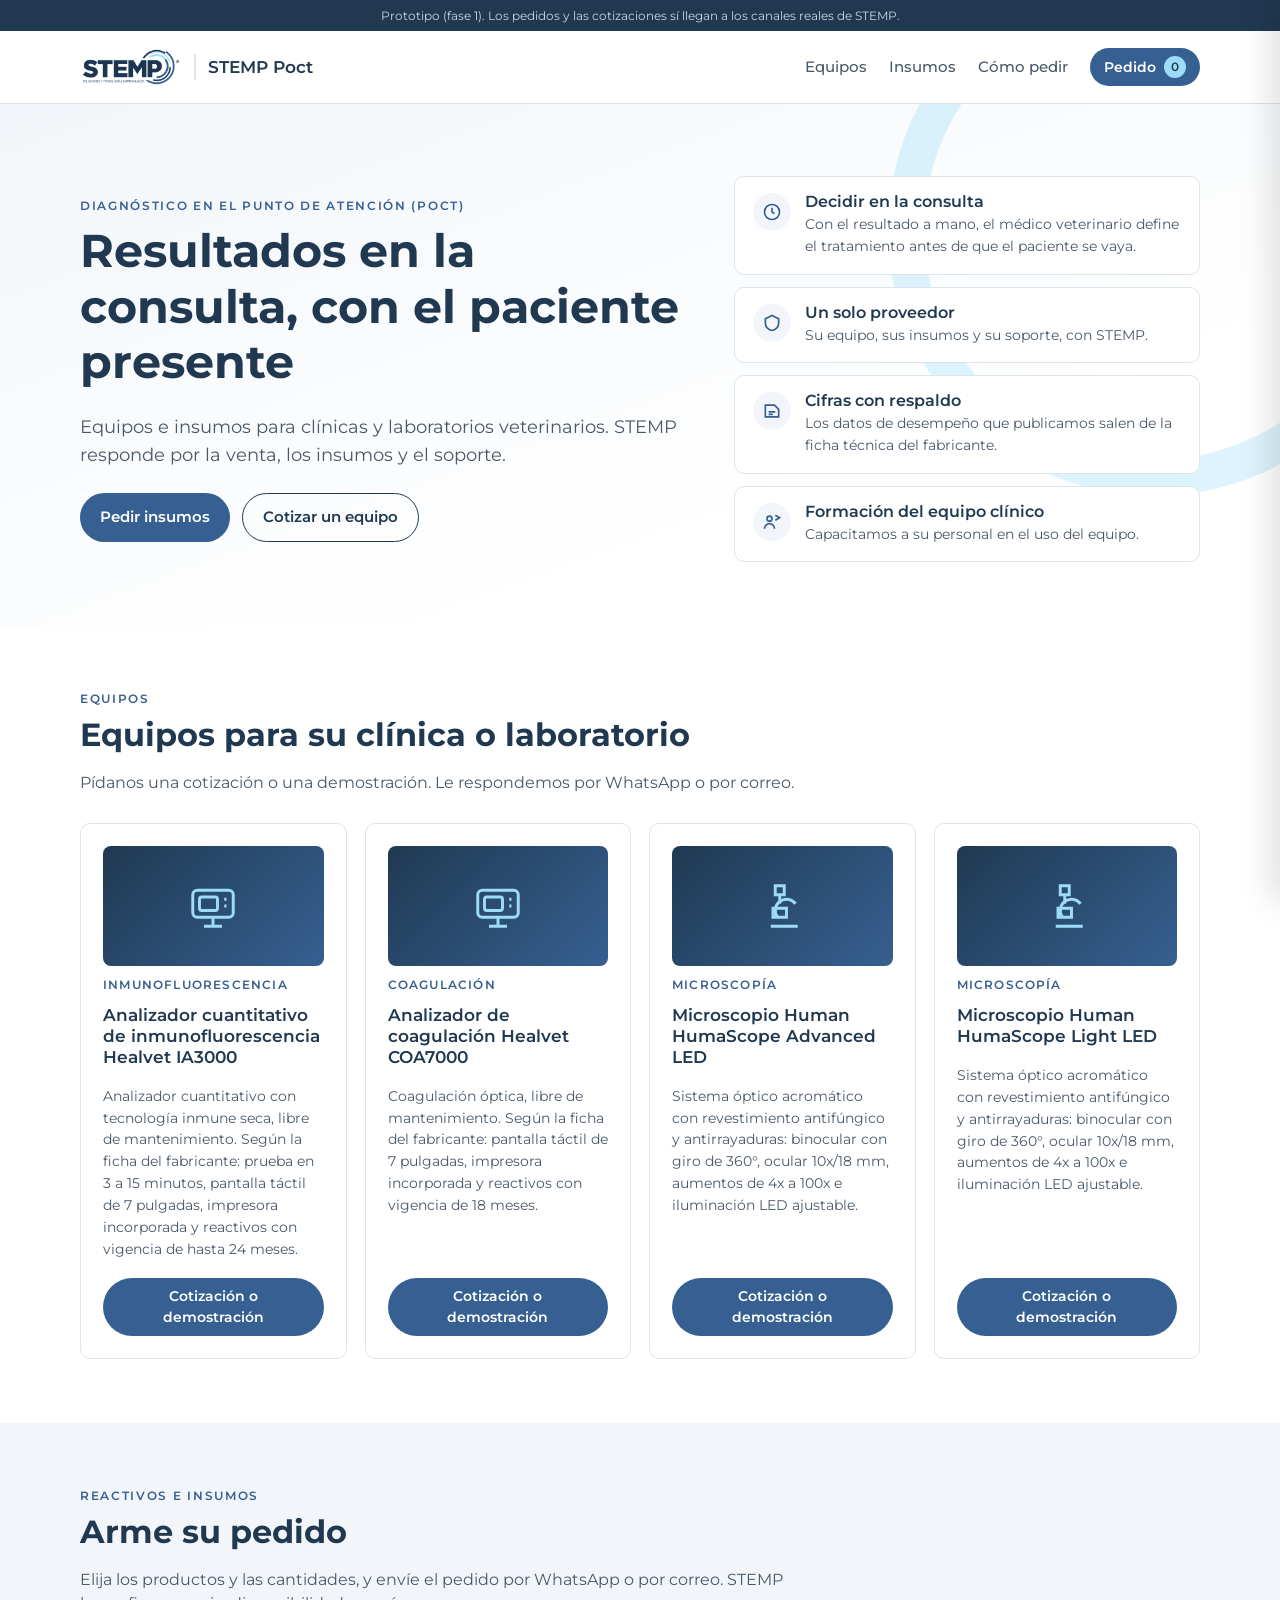
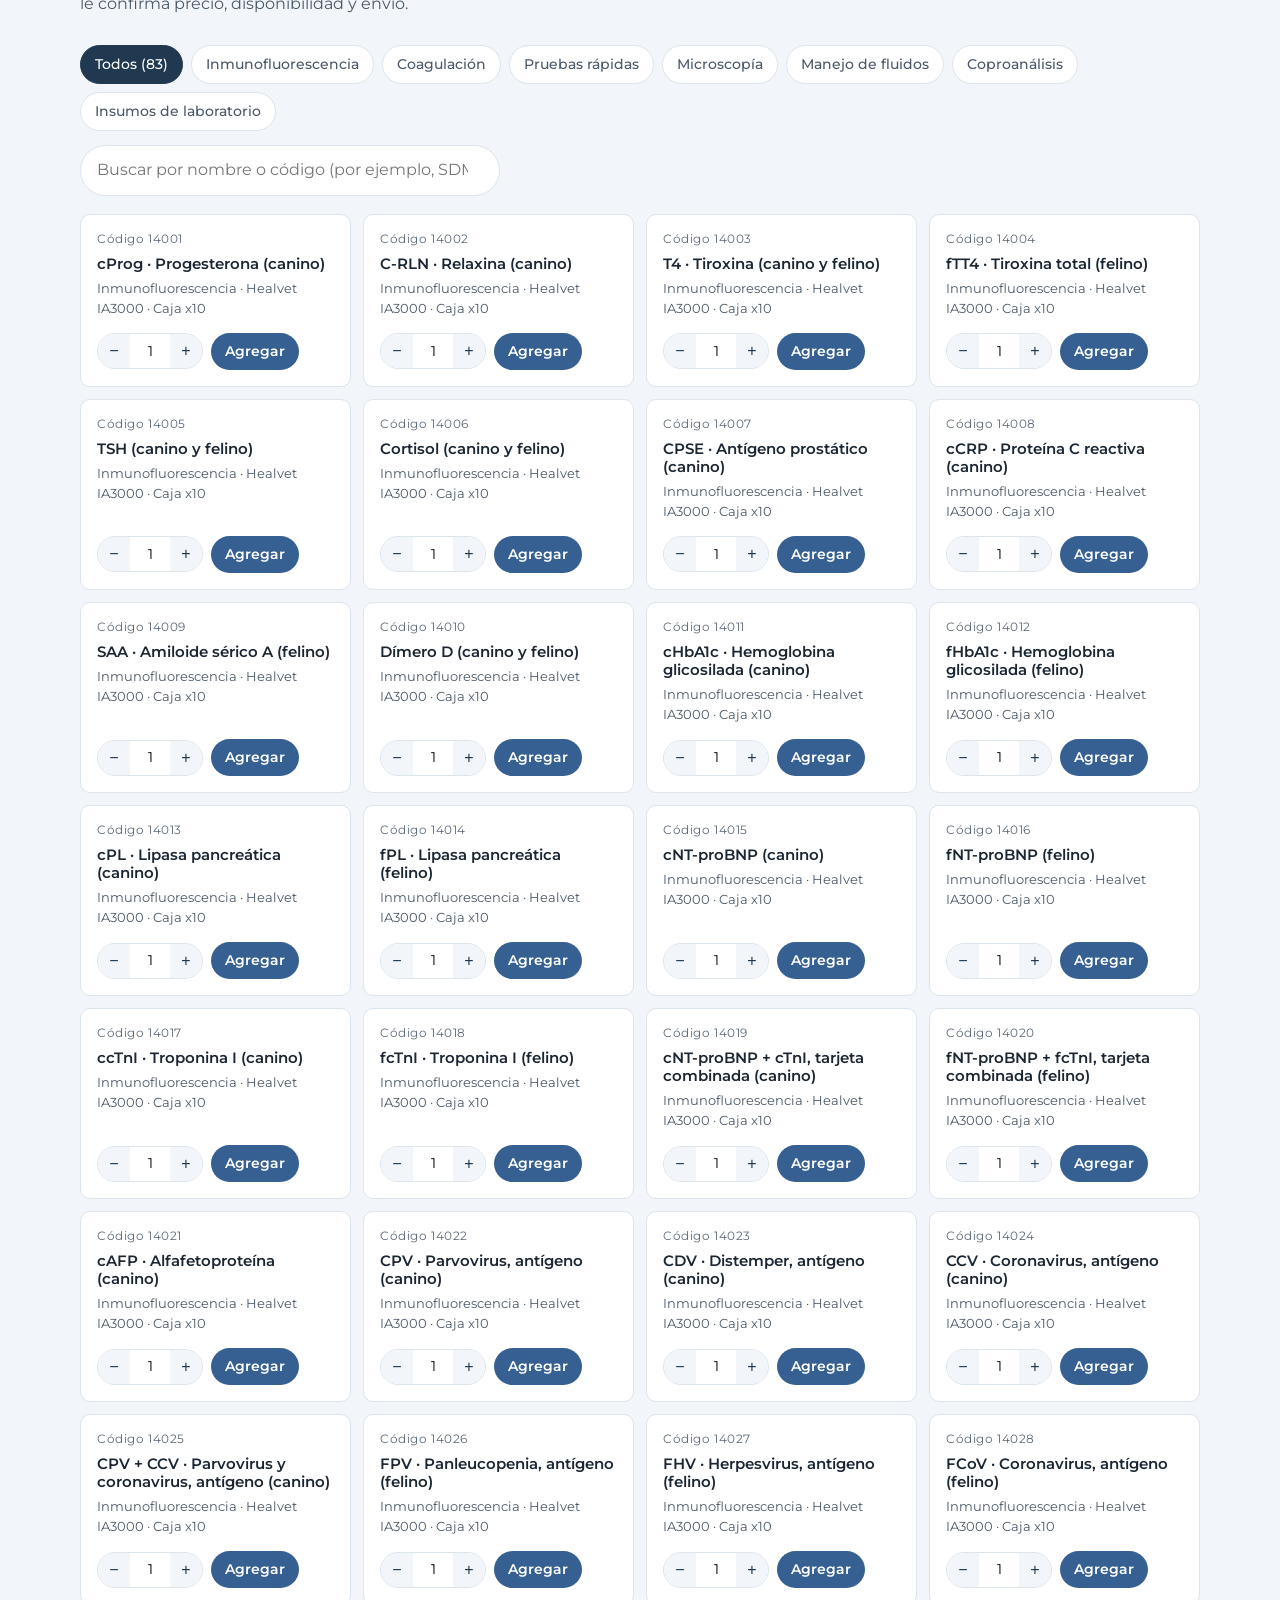
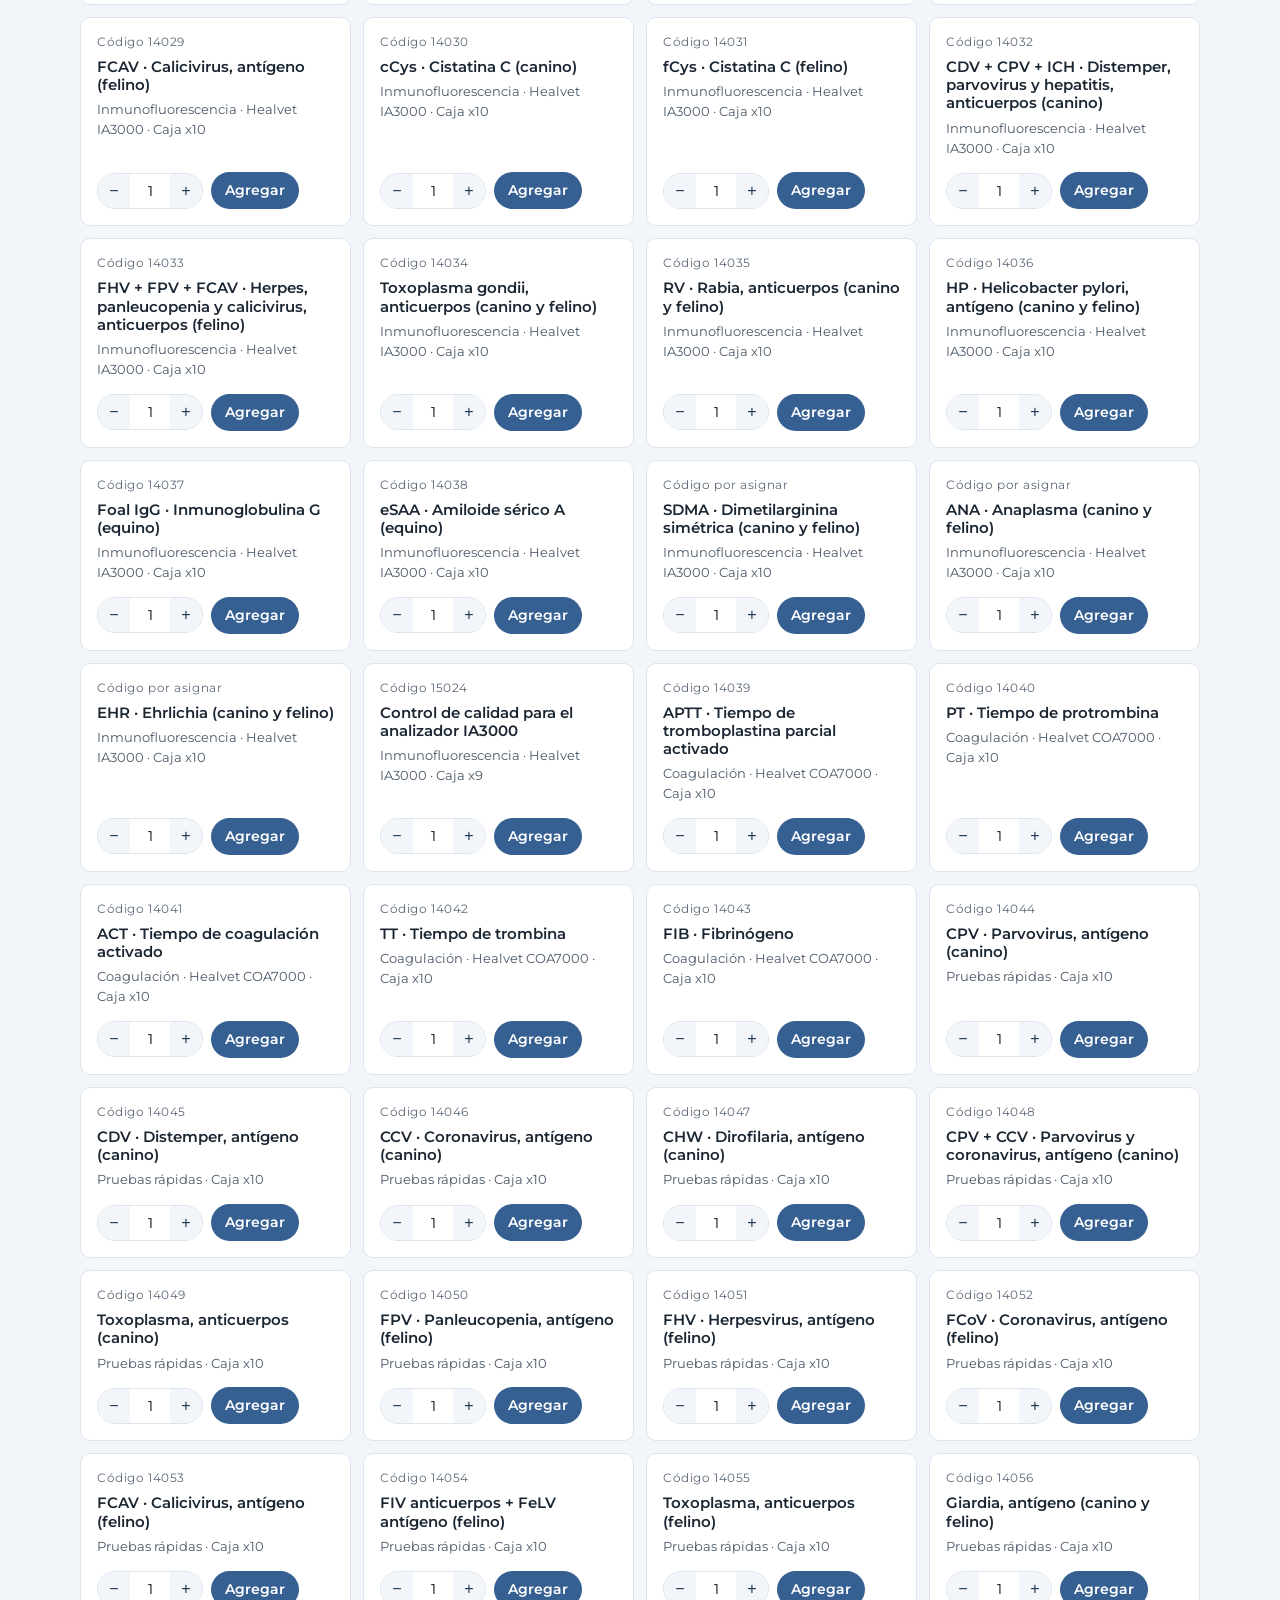
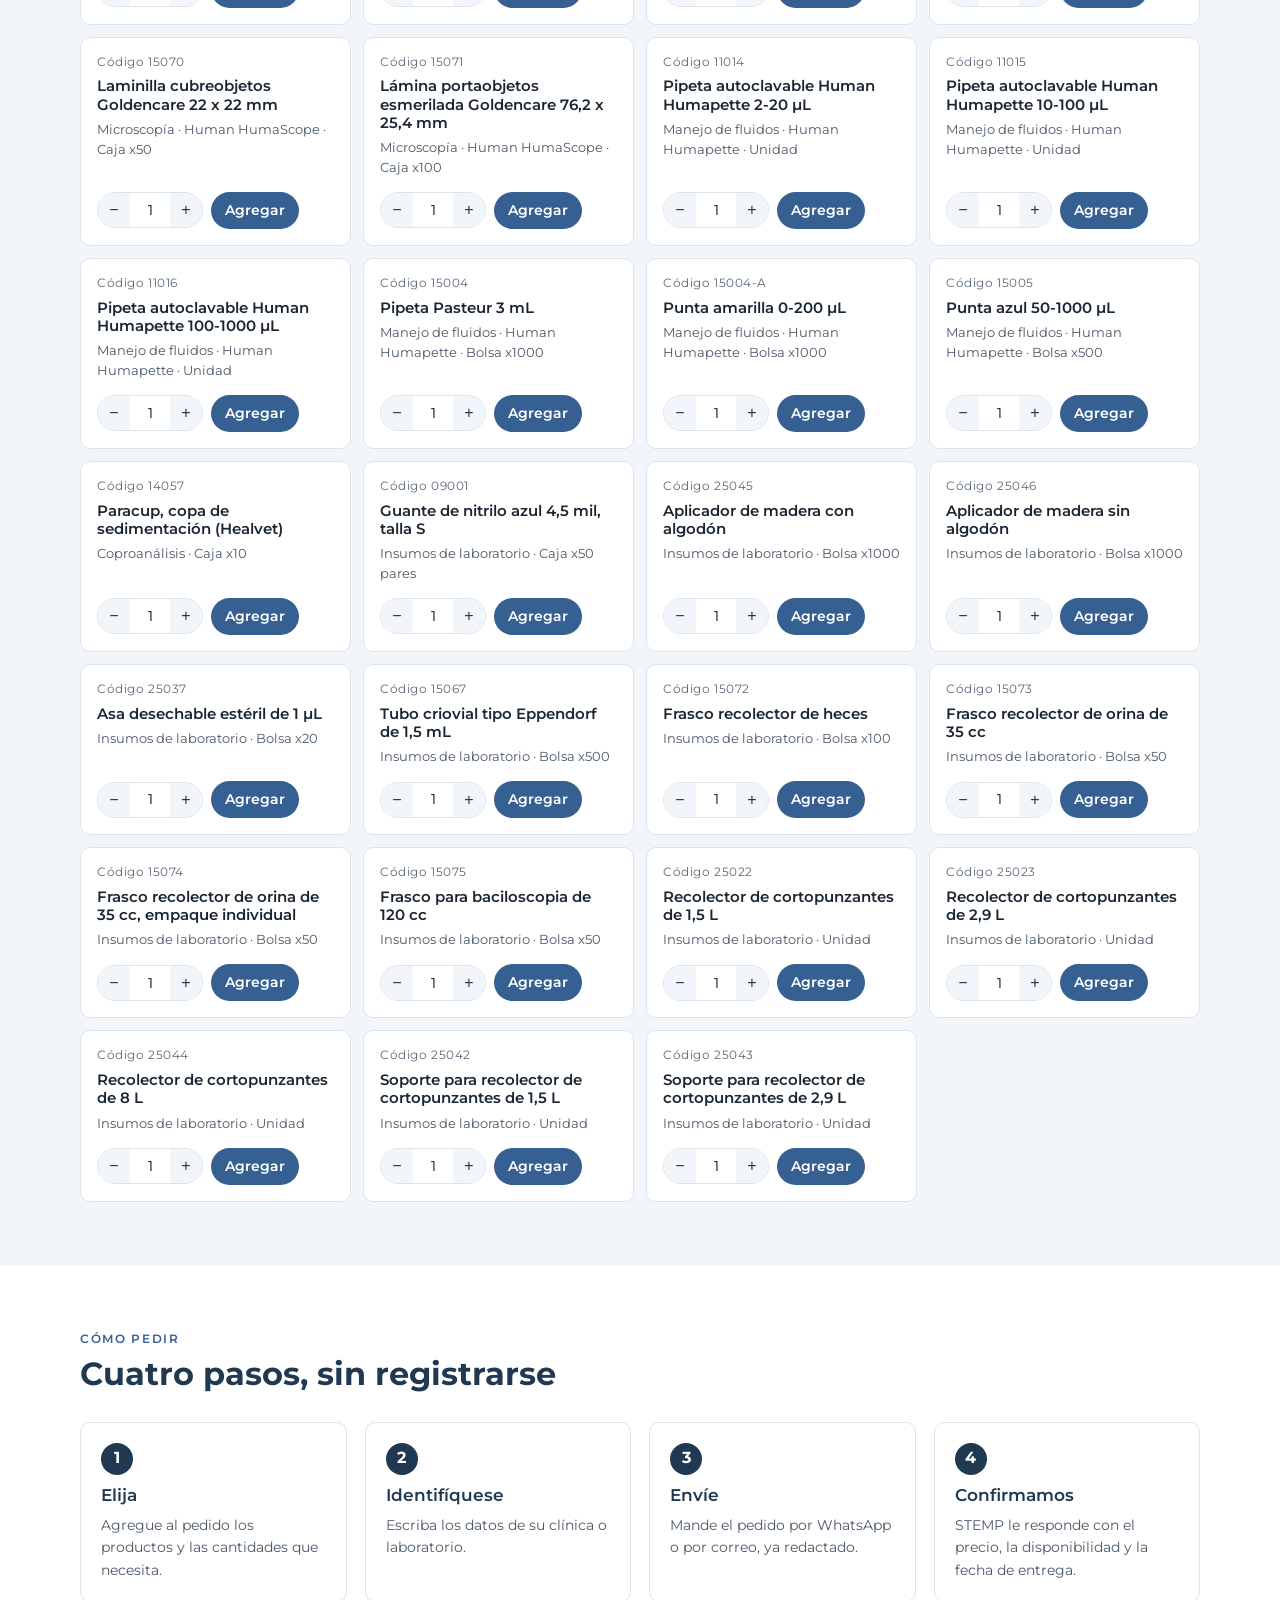
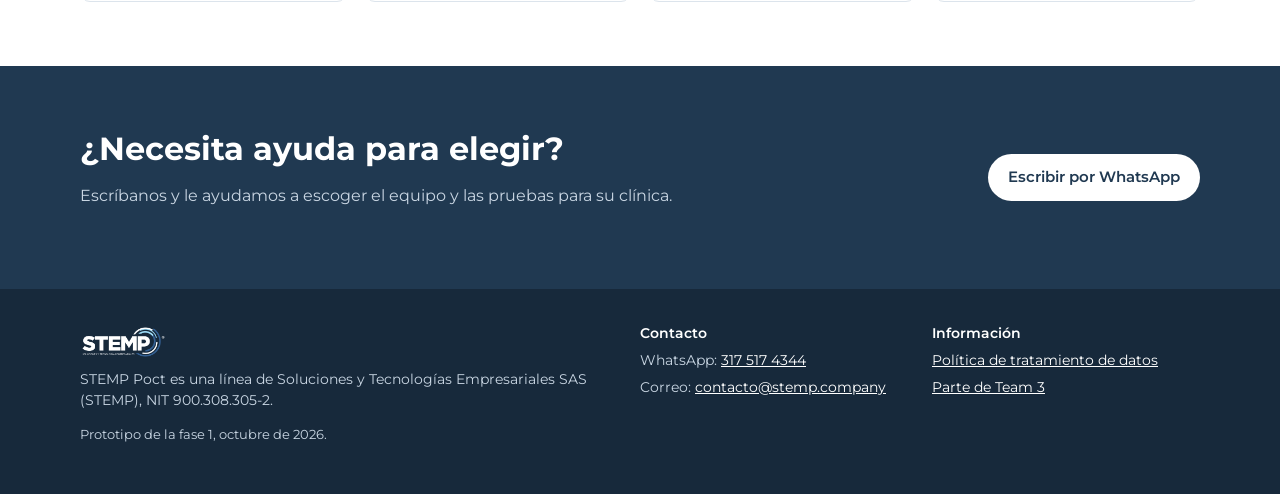
==== index.html @ 50eda08c "Prototipo de la fase 1 (proyecto T3) Co-Authored-By: Claude Opus 5.5 <noreply@anthropic.com>" ====
<!doctype html>
<html lang="es-CO">
<head>
  <meta charset="utf-8">
  <meta name="viewport" content="width=device-width, initial-scale=1">
  <title>STEMP Poct · Equipos e insumos POCT veterinarios</title>
  <meta name="description" content="Equipos de diagnóstico en el punto de atención (POCT) e insumos para clínicas y laboratorios veterinarios en Colombia.">
  <meta name="robots" content="noindex">
  <link rel="icon" href="assets/icono.png">
  <link rel="preconnect" href="https://fonts.googleapis.com">
  <link rel="preconnect" href="https://fonts.gstatic.com" crossorigin>
  <link href="https://fonts.googleapis.com/css2?family=Montserrat:wght@400;500;600;700&display=swap" rel="stylesheet">
  <link rel="stylesheet" href="assets/style.css">
</head>
<body>
  <div class="aviso-prototipo">Prototipo (fase 1). Los pedidos y las cotizaciones sí llegan a los canales reales de STEMP.</div>

  <header class="encabezado">
    <div class="contenedor">
      <a class="marca" href="#inicio" aria-label="Inicio">
        <img src="assets/logo.png" alt="STEMP">
        <span data-sitio="nombre">STEMP Poct</span>
      </a>
      <nav class="nav">
        <a class="ocultable" href="#equipos">Equipos</a>
        <a class="ocultable" href="#insumos">Insumos</a>
        <a class="ocultable" href="#como-pedir">Cómo pedir</a>
        <button class="boton boton-primario boton-pequeno boton-carrito" type="button" data-abrir-pedido>
          Pedido <span class="contador" id="contador">0</span>
        </button>
      </nav>
    </div>
  </header>

  <main id="inicio">
    <section class="portada">
      <div class="contenedor">
        <div>
          <div class="etiqueta">Diagnóstico en el punto de atención (POCT)</div>
          <h1>Resultados en la consulta, con el paciente presente</h1>
          <p class="lead">Equipos e insumos para clínicas y laboratorios veterinarios. STEMP responde por la venta, los insumos y el soporte.</p>
          <div class="acciones">
            <a class="boton boton-primario" href="#insumos">Pedir insumos</a>
            <a class="boton boton-secundario" href="#equipos">Cotizar un equipo</a>
          </div>
        </div>
        <div class="pilares">
          <div class="pilar">
            <div class="icono"><svg width="20" height="20" viewBox="0 0 24 24" fill="none" stroke="currentColor" stroke-width="2"><circle cx="12" cy="12" r="9"/><path d="M12 7v5l3 2"/></svg></div>
            <div><h3>Decidir en la consulta</h3><p>Con el resultado a mano, el médico veterinario define el tratamiento antes de que el paciente se vaya.</p></div>
          </div>
          <div class="pilar">
            <div class="icono"><svg width="20" height="20" viewBox="0 0 24 24" fill="none" stroke="currentColor" stroke-width="2"><path d="M12 3l8 4v5c0 5-3.5 8-8 9-4.5-1-8-4-8-9V7z"/></svg></div>
            <div><h3>Un solo proveedor</h3><p>Su equipo, sus insumos y su soporte, con STEMP.</p></div>
          </div>
          <div class="pilar">
            <div class="icono"><svg width="20" height="20" viewBox="0 0 24 24" fill="none" stroke="currentColor" stroke-width="2"><path d="M4 19V5h11l5 5v9z"/><path d="M8 13h8M8 16h5"/></svg></div>
            <div><h3>Cifras con respaldo</h3><p>Los datos de desempeño que publicamos salen de la ficha técnica del fabricante.</p></div>
          </div>
          <div class="pilar">
            <div class="icono"><svg width="20" height="20" viewBox="0 0 24 24" fill="none" stroke="currentColor" stroke-width="2"><circle cx="9" cy="8" r="3"/><path d="M3 20c0-3.3 2.7-6 6-6s6 2.7 6 6"/><path d="M16 4l5 3-5 3"/></svg></div>
            <div><h3>Formación del equipo clínico</h3><p>Capacitamos a su personal en el uso del equipo.</p></div>
          </div>
        </div>
      </div>
    </section>

    <section id="equipos">
      <div class="contenedor">
        <div class="encabezado-seccion">
          <div class="etiqueta">Equipos</div>
          <h2>Equipos para su clínica o laboratorio</h2>
          <p>Pídanos una cotización o una demostración. Le respondemos por WhatsApp o por correo.</p>
        </div>
        <div class="equipos" id="lista-equipos"></div>
      </div>
    </section>

    <section id="insumos" class="seccion-gris">
      <div class="contenedor">
        <div class="encabezado-seccion">
          <div class="etiqueta">Reactivos e insumos</div>
          <h2>Arme su pedido</h2>
          <p>Elija los productos y las cantidades, y envíe el pedido por WhatsApp o por correo. STEMP le confirma precio, disponibilidad y envío.</p>
        </div>
        <div class="filtros" id="filtros" role="group" aria-label="Filtrar por línea"></div>
        <input class="buscador" id="buscador" type="search" placeholder="Buscar por nombre o código (por ejemplo, SDMA, T4, 14022)" aria-label="Buscar producto">
        <div class="detalle-linea" id="detalle-linea" hidden></div>
        <div class="lista" id="lista-insumos"></div>
      </div>
    </section>

    <section id="como-pedir">
      <div class="contenedor">
        <div class="encabezado-seccion">
          <div class="etiqueta">Cómo pedir</div>
          <h2>Cuatro pasos, sin registrarse</h2>
        </div>
        <div class="pasos">
          <div class="paso"><h3>Elija</h3><p>Agregue al pedido los productos y las cantidades que necesita.</p></div>
          <div class="paso"><h3>Identifíquese</h3><p>Escriba los datos de su clínica o laboratorio.</p></div>
          <div class="paso"><h3>Envíe</h3><p>Mande el pedido por WhatsApp o por correo, ya redactado.</p></div>
          <div class="paso"><h3>Confirmamos</h3><p>STEMP le responde con el precio, la disponibilidad y la fecha de entrega.</p></div>
        </div>
      </div>
    </section>

    <section class="banda">
      <div class="contenedor">
        <div>
          <h2>¿Necesita ayuda para elegir?</h2>
          <p>Escríbanos y le ayudamos a escoger el equipo y las pruebas para su clínica.</p>
        </div>
        <a class="boton boton-claro" id="whatsapp-asesoria" href="#" target="_blank" rel="noopener">Escribir por WhatsApp</a>
      </div>
    </section>
  </main>

  <footer class="pie">
    <div class="contenedor">
      <div>
        <img src="assets/logo-negativo.png" alt="STEMP">
        <p><span data-sitio="nombre">STEMP Poct</span> es una línea de <span data-sitio="responsable">Soluciones y Tecnologías Empresariales SAS</span> (STEMP), NIT <span data-sitio="nit">900.308.305-2</span>.</p>
        <p class="nota" style="color:inherit">Prototipo de la fase 1, octubre de 2026.</p>
      </div>
      <div>
        <h3>Contacto</h3>
        <ul>
          <li>WhatsApp: <a id="pie-whatsapp" href="#" target="_blank" rel="noopener">317 517 4344</a></li>
          <li>Correo: <a id="pie-correo" href="mailto:contacto@stemp.company">contacto@stemp.company</a></li>
        </ul>
      </div>
      <div>
        <h3>Información</h3>
        <ul>
          <li><a href="politica-datos.html">Política de tratamiento de datos</a></li>
          <li><a id="pie-grupo" href="#"><span data-sitio="respaldo">Parte de Team 3</span></a></li>
        </ul>
      </div>
    </div>
  </footer>

  <!-- Panel del pedido -->
  <div class="velo" id="velo"></div>
  <aside class="panel" id="panel-pedido" aria-label="Pedido" aria-hidden="true">
    <div class="panel-cabeza">
      <h2>Su pedido</h2>
      <button class="cerrar" type="button" data-cerrar aria-label="Cerrar">×</button>
    </div>
    <div class="panel-cuerpo">
      <div id="lineas-pedido"></div>
      <form id="form-pedido" novalidate>
        <h3 style="margin-top:18px">Datos de su clínica o laboratorio</h3>
        <div class="campo"><label for="p-clinica">Clínica o laboratorio *</label><input id="p-clinica" name="clinica" required autocomplete="organization"></div>
        <div class="dos">
          <div class="campo"><label for="p-nit">NIT</label><input id="p-nit" name="nit" inputmode="numeric"></div>
          <div class="campo"><label for="p-ciudad">Ciudad *</label><select id="p-ciudad" name="ciudad" required></select></div>
        </div>
        <div class="campo"><label for="p-contacto">Persona de contacto *</label><input id="p-contacto" name="contacto" required autocomplete="name"></div>
        <div class="dos">
          <div class="campo"><label for="p-telefono">Teléfono *</label><input id="p-telefono" name="telefono" required inputmode="tel" autocomplete="tel"></div>
          <div class="campo"><label for="p-correo">Correo</label><input id="p-correo" name="correo" type="email" autocomplete="email"></div>
        </div>
        <div class="campo"><label for="p-notas">Notas para STEMP</label><textarea id="p-notas" name="notas" rows="2" placeholder="Dirección de entrega, horario, factura a nombre de…"></textarea></div>
        <label class="autorizacion"><input type="checkbox" name="autoriza" required> <span>Autorizo a STEMP a tratar mis datos para atender este pedido, según la <a href="politica-datos.html" target="_blank">política de tratamiento de datos</a>.</span></label>
        <div class="error" id="error-pedido" role="alert"></div>
      </form>
    </div>
    <div class="panel-pie">
      <button class="boton boton-whatsapp" type="button" data-enviar="whatsapp">Enviar pedido por WhatsApp</button>
      <button class="boton boton-secundario" type="button" data-enviar="correo">Enviar por correo</button>
      <p class="nota">Este sitio no guarda sus datos: el pedido sale redactado en su WhatsApp o en su correo, y usted decide si lo envía.</p>
    </div>
  </aside>

  <!-- Ventana de cotización o demostración -->
  <div class="ventana" id="ventana-cotizacion" aria-hidden="true">
    <div class="caja" role="dialog" aria-labelledby="titulo-cotizacion">
      <div class="panel-cabeza" style="padding:0 0 12px;border:0">
        <h2 id="titulo-cotizacion" style="font-size:1.25rem;margin:0">Cotización o demostración</h2>
        <button class="cerrar" type="button" data-cerrar aria-label="Cerrar">×</button>
      </div>
      <form id="form-cotizacion" novalidate>
        <div class="campo"><label for="c-equipo">Equipo *</label><select id="c-equipo" name="equipo" required></select></div>
        <div class="campo"><label for="c-interes">Me interesa *</label>
          <select id="c-interes" name="interes" required>
            <option>Una cotización</option>
            <option>Una demostración</option>
            <option>Cotización y demostración</option>
          </select>
        </div>
        <div class="campo"><label for="c-clinica">Clínica o laboratorio *</label><input id="c-clinica" name="clinica" required autocomplete="organization"></div>
        <div class="dos">
          <div class="campo"><label for="c-contacto">Persona de contacto *</label><input id="c-contacto" name="contacto" required autocomplete="name"></div>
          <div class="campo"><label for="c-ciudad">Ciudad *</label><select id="c-ciudad" name="ciudad" required></select></div>
        </div>
        <div class="dos">
          <div class="campo"><label for="c-telefono">Teléfono *</label><input id="c-telefono" name="telefono" required inputmode="tel" autocomplete="tel"></div>
          <div class="campo"><label for="c-correo">Correo</label><input id="c-correo" name="correo" type="email" autocomplete="email"></div>
        </div>
        <div class="campo"><label for="c-mensaje">¿Qué pruebas hace hoy o cuántos pacientes atiende al mes?</label><textarea id="c-mensaje" name="mensaje" rows="2"></textarea></div>
        <label class="autorizacion"><input type="checkbox" name="autoriza" required> <span>Autorizo a STEMP a tratar mis datos para atender esta solicitud, según la <a href="politica-datos.html" target="_blank">política de tratamiento de datos</a>.</span></label>
        <div class="error" id="error-cotizacion" role="alert"></div>
        <div class="acciones" style="margin-top:8px">
          <button class="boton boton-whatsapp" type="button" data-cotizar="whatsapp">Enviar por WhatsApp</button>
          <button class="boton boton-secundario" type="button" data-cotizar="correo">Enviar por correo</button>
        </div>
      </form>
    </div>
  </div>

  <div class="aviso-flotante" id="aviso" role="status"></div>

  <script src="assets/config.js"></script>
  <script src="assets/productos.js"></script>
  <script src="assets/app.js"></script>
</body>
</html>
---- assets/style.css ----
/* STEMP Poct · colores del Brand Kit v0.1 de STEMP (la línea hereda la identidad sin cambios) */
:root {
  --azul-profundo: #203951;
  --azul-stemp: #366092;
  --azul-claro: #9DDCF9;
  --blanco: #FFFFFF;
  --tinta: #1B2633;
  --tinta-suave: #4A5868;
  --tinta-tenue: #5C6979;
  --superficie: #F2F6FA;
  --borde: #DCE4EC;
  --oscuro-superficie: #2A4763;
  --oscuro-texto-suave: #C9D6E3;
  --whatsapp: #1A7F4B;
  --radio: 10px;
  --ancho: 1160px;
}

* { box-sizing: border-box; }
html { scroll-behavior: smooth; }
body {
  margin: 0;
  font-family: "Montserrat", "Century Gothic", system-ui, sans-serif;
  color: var(--tinta);
  background: var(--blanco);
  line-height: 1.55;
  font-size: 16px;
}
img { max-width: 100%; display: block; }
a { color: var(--azul-stemp); }
h1, h2, h3 { color: var(--azul-profundo); line-height: 1.2; margin: 0 0 .5em; }
h1 { font-size: clamp(1.9rem, 4vw, 2.9rem); font-weight: 700; }
h2 { font-size: clamp(1.5rem, 3vw, 2rem); font-weight: 700; }
h3 { font-size: 1.08rem; font-weight: 600; }
p { margin: 0 0 1em; }
.contenedor { max-width: var(--ancho); margin: 0 auto; padding: 0 20px; }
.etiqueta { text-transform: uppercase; letter-spacing: .14em; font-size: .75rem; font-weight: 600; color: var(--azul-stemp); margin-bottom: .6em; }

.aviso-prototipo { background: var(--azul-profundo); color: var(--oscuro-texto-suave); font-size: .78rem; text-align: center; padding: 6px 12px; }

/* Encabezado */
.encabezado { position: sticky; top: 0; z-index: 20; background: rgba(255,255,255,.96); backdrop-filter: blur(6px); border-bottom: 1px solid var(--borde); }
.encabezado .contenedor { display: flex; align-items: center; gap: 20px; min-height: 72px; }
.marca { display: flex; align-items: center; gap: 12px; text-decoration: none; }
.marca img { height: 40px; width: auto; }
.marca span { font-weight: 600; font-size: 1.05rem; color: var(--azul-profundo); border-left: 2px solid var(--borde); padding-left: 12px; }
.nav { margin-left: auto; display: flex; gap: 22px; align-items: center; }
.nav a { text-decoration: none; color: var(--tinta-suave); font-weight: 500; font-size: .93rem; }
.nav a:hover { color: var(--azul-profundo); }
.nav a.boton-primario, .nav a.boton-primario:hover { color: #fff; }
.boton-carrito { position: relative; }

/* Botones */
.boton { display: inline-flex; align-items: center; justify-content: center; gap: 8px; border: 0; cursor: pointer; font: inherit; font-weight: 600; font-size: .93rem; padding: 12px 20px; border-radius: 999px; text-decoration: none; transition: transform .12s, background .12s; }
.boton:active { transform: translateY(1px); }
.boton-primario { background: var(--azul-stemp); color: #fff; }
.boton-primario:hover { background: var(--azul-profundo); }
.boton-secundario { background: transparent; color: var(--azul-profundo); border: 1.5px solid var(--azul-profundo); }
.boton-secundario:hover { background: var(--superficie); }
.boton-whatsapp { background: var(--whatsapp); color: #fff; }
.boton-whatsapp:hover { background: #136b3e; }
.boton-claro { background: #fff; color: var(--azul-profundo); }
.boton-pequeno { padding: 8px 14px; font-size: .85rem; }
.contador { background: var(--azul-claro); color: var(--azul-profundo); border-radius: 999px; min-width: 22px; height: 22px; font-size: .75rem; display: inline-flex; align-items: center; justify-content: center; padding: 0 6px; }

/* Portada */
.portada { background: linear-gradient(160deg, var(--superficie) 0%, #fff 70%); padding: 72px 0 64px; position: relative; overflow: hidden; }
.portada::after { content: ""; position: absolute; right: -140px; top: -140px; width: 460px; height: 460px; border-radius: 50%; border: 36px solid var(--azul-claro); opacity: .35; }
.portada .contenedor { position: relative; z-index: 1; display: grid; grid-template-columns: 1.3fr 1fr; gap: 48px; align-items: center; }
.portada p.lead { font-size: 1.12rem; color: var(--tinta-suave); max-width: 36em; }
.acciones { display: flex; gap: 12px; flex-wrap: wrap; margin-top: 24px; }
.pilares { display: grid; gap: 12px; }
.pilar { background: #fff; border: 1px solid var(--borde); border-radius: var(--radio); padding: 16px 18px; display: flex; gap: 14px; align-items: flex-start; }
.pilar .icono { flex: none; width: 38px; height: 38px; border-radius: 50%; background: var(--superficie); color: var(--azul-stemp); display: grid; place-items: center; }
.pilar h3 { margin: 0 0 2px; font-size: .98rem; }
.pilar p { margin: 0; font-size: .88rem; color: var(--tinta-suave); }

/* Secciones */
section { padding: 64px 0; }
.seccion-gris { background: var(--superficie); }
.encabezado-seccion { max-width: 720px; margin-bottom: 28px; }
.encabezado-seccion p { color: var(--tinta-suave); }

/* Equipos */
.equipos { display: grid; grid-template-columns: repeat(auto-fit, minmax(250px, 1fr)); gap: 18px; }
.tarjeta { background: #fff; border: 1px solid var(--borde); border-radius: var(--radio); padding: 22px; display: flex; flex-direction: column; gap: 10px; }
.tarjeta .linea { font-size: .75rem; text-transform: uppercase; letter-spacing: .1em; color: var(--azul-stemp); font-weight: 600; }
.tarjeta p { font-size: .88rem; color: var(--tinta-suave); margin: 0; flex: 1; }
.tarjeta .acciones { margin-top: 8px; }
.ilustracion { height: 120px; border-radius: 8px; background: linear-gradient(135deg, var(--azul-profundo), var(--azul-stemp)); display: grid; place-items: center; color: var(--azul-claro); }

/* Catálogo */
.filtros { display: flex; flex-wrap: wrap; gap: 8px; margin-bottom: 14px; }
.filtro { border: 1px solid var(--borde); background: #fff; color: var(--tinta-suave); padding: 8px 14px; border-radius: 999px; cursor: pointer; font: inherit; font-size: .85rem; font-weight: 500; }
.filtro[aria-pressed="true"] { background: var(--azul-profundo); color: #fff; border-color: var(--azul-profundo); }
.buscador { width: 100%; max-width: 420px; padding: 12px 16px; border: 1px solid var(--borde); border-radius: 999px; font: inherit; margin-bottom: 18px; }
.detalle-linea { background: #fff; border-left: 4px solid var(--azul-claro); padding: 12px 16px; border-radius: 6px; font-size: .9rem; color: var(--tinta-suave); margin-bottom: 18px; }
.lista { display: grid; grid-template-columns: repeat(auto-fill, minmax(260px, 1fr)); gap: 12px; }
.producto { background: #fff; border: 1px solid var(--borde); border-radius: var(--radio); padding: 16px; display: flex; flex-direction: column; gap: 6px; }
.producto .codigo { font-size: .72rem; color: var(--tinta-tenue); letter-spacing: .05em; }
.producto h3 { font-size: .95rem; margin: 0; color: var(--tinta); font-weight: 600; }
.producto .meta { font-size: .8rem; color: var(--tinta-suave); }
.producto .fila { display: flex; gap: 8px; align-items: center; margin-top: auto; padding-top: 8px; }
.cantidad { display: inline-flex; align-items: center; border: 1px solid var(--borde); border-radius: 999px; overflow: hidden; }
.cantidad button { border: 0; background: var(--superficie); width: 32px; height: 34px; cursor: pointer; font-size: 1rem; color: var(--azul-profundo); }
.cantidad input { width: 40px; border: 0; text-align: center; font: inherit; font-size: .9rem; -moz-appearance: textfield; }
.cantidad input::-webkit-inner-spin-button { -webkit-appearance: none; }
.vacio { color: var(--tinta-tenue); padding: 20px 0; }

/* Cómo funciona */
.pasos { display: grid; grid-template-columns: repeat(auto-fit, minmax(210px, 1fr)); gap: 18px; counter-reset: paso; }
.paso { padding: 20px; border-radius: var(--radio); background: #fff; border: 1px solid var(--borde); }
.paso::before { counter-increment: paso; content: counter(paso); display: inline-grid; place-items: center; width: 32px; height: 32px; border-radius: 50%; background: var(--azul-profundo); color: #fff; font-weight: 700; margin-bottom: 10px; }
.paso p { font-size: .9rem; color: var(--tinta-suave); margin: 0; }

/* Contacto y pie */
.banda { background: var(--azul-profundo); color: #fff; }
.banda h2 { color: #fff; }
.banda p { color: var(--oscuro-texto-suave); }
.banda .contenedor { display: flex; justify-content: space-between; align-items: center; gap: 24px; flex-wrap: wrap; }
.pie { background: #17293b; color: var(--oscuro-texto-suave); font-size: .85rem; padding: 36px 0; }
.pie .contenedor { display: grid; grid-template-columns: 2fr 1fr 1fr; gap: 24px; }
.pie a { color: #fff; }
.pie img { height: 34px; width: auto; margin-bottom: 10px; }
.pie h3 { color: #fff; font-size: .9rem; }
.pie ul { list-style: none; padding: 0; margin: 0; display: grid; gap: 6px; }

/* Panel del pedido */
.velo { position: fixed; inset: 0; background: rgba(16, 28, 42, .45); z-index: 40; opacity: 0; pointer-events: none; transition: opacity .2s; }
.velo.abierto { opacity: 1; pointer-events: auto; }
.panel { position: fixed; top: 0; right: 0; bottom: 0; width: min(460px, 100%); background: #fff; z-index: 50; transform: translateX(100%); transition: transform .25s ease; display: flex; flex-direction: column; box-shadow: -10px 0 30px rgba(0,0,0,.12); }
.panel.abierto { transform: none; }
.panel-cabeza { display: flex; justify-content: space-between; align-items: center; padding: 18px 20px; border-bottom: 1px solid var(--borde); }
.panel-cabeza h2 { font-size: 1.2rem; margin: 0; }
.cerrar { border: 0; background: var(--superficie); width: 36px; height: 36px; border-radius: 50%; cursor: pointer; font-size: 1.2rem; color: var(--azul-profundo); }
.panel-cuerpo { padding: 18px 20px; overflow-y: auto; flex: 1; }
.linea-pedido { display: grid; grid-template-columns: 1fr auto auto; gap: 10px; align-items: center; padding: 10px 0; border-bottom: 1px solid var(--borde); font-size: .88rem; }
.linea-pedido small { color: var(--tinta-tenue); display: block; }
.quitar { border: 0; background: none; color: var(--tinta-tenue); cursor: pointer; font-size: .8rem; text-decoration: underline; }
.panel-pie { padding: 16px 20px; border-top: 1px solid var(--borde); display: grid; gap: 10px; background: var(--superficie); }
.nota { font-size: .8rem; color: var(--tinta-tenue); }

/* Formularios */
form .campo { display: grid; gap: 4px; margin-bottom: 12px; }
form label { font-size: .82rem; font-weight: 600; color: var(--tinta-suave); }
form input, form select, form textarea { font: inherit; font-size: .93rem; padding: 10px 12px; border: 1px solid var(--borde); border-radius: 8px; background: #fff; color: var(--tinta); width: 100%; }
form input:focus, form select:focus, form textarea:focus, .buscador:focus { outline: 2px solid var(--azul-claro); border-color: var(--azul-stemp); }
.dos { display: grid; grid-template-columns: 1fr 1fr; gap: 10px; }
.autorizacion { display: flex; gap: 10px; align-items: flex-start; font-size: .82rem; color: var(--tinta-suave); margin: 6px 0 4px; }
.autorizacion input { width: auto; margin-top: 3px; }
.error { color: #B3261E; font-size: .82rem; min-height: 1.2em; }

/* Ventana de cotización */
.ventana { position: fixed; inset: 0; display: grid; place-items: center; z-index: 60; padding: 16px; pointer-events: none; opacity: 0; transition: opacity .2s; }
.ventana.abierta { opacity: 1; pointer-events: auto; }
.ventana .caja { background: #fff; border-radius: 14px; width: min(560px, 100%); max-height: calc(100vh - 32px); overflow-y: auto; padding: 24px; box-shadow: 0 20px 50px rgba(0,0,0,.2); }

.aviso-flotante { position: fixed; left: 50%; bottom: 24px; transform: translate(-50%, 20px); background: var(--azul-profundo); color: #fff; padding: 10px 18px; border-radius: 999px; font-size: .88rem; opacity: 0; transition: all .2s; z-index: 70; pointer-events: none; }
.aviso-flotante.visible { opacity: 1; transform: translate(-50%, 0); }

/* Página de texto (política) */
.documento { max-width: 780px; margin: 0 auto; padding: 48px 20px 64px; }
.documento h2 { font-size: 1.25rem; margin-top: 1.6em; }
.documento li { margin-bottom: .4em; }

@media (max-width: 860px) {
  .portada .contenedor { grid-template-columns: 1fr; }
  .pie .contenedor { grid-template-columns: 1fr; }
  .nav a.ocultable { display: none; }
}
@media (max-width: 520px) {
  .marca span { display: none; }
  .dos { grid-template-columns: 1fr; }
  section { padding: 48px 0; }
}

section[id] { scroll-margin-top: 80px; }
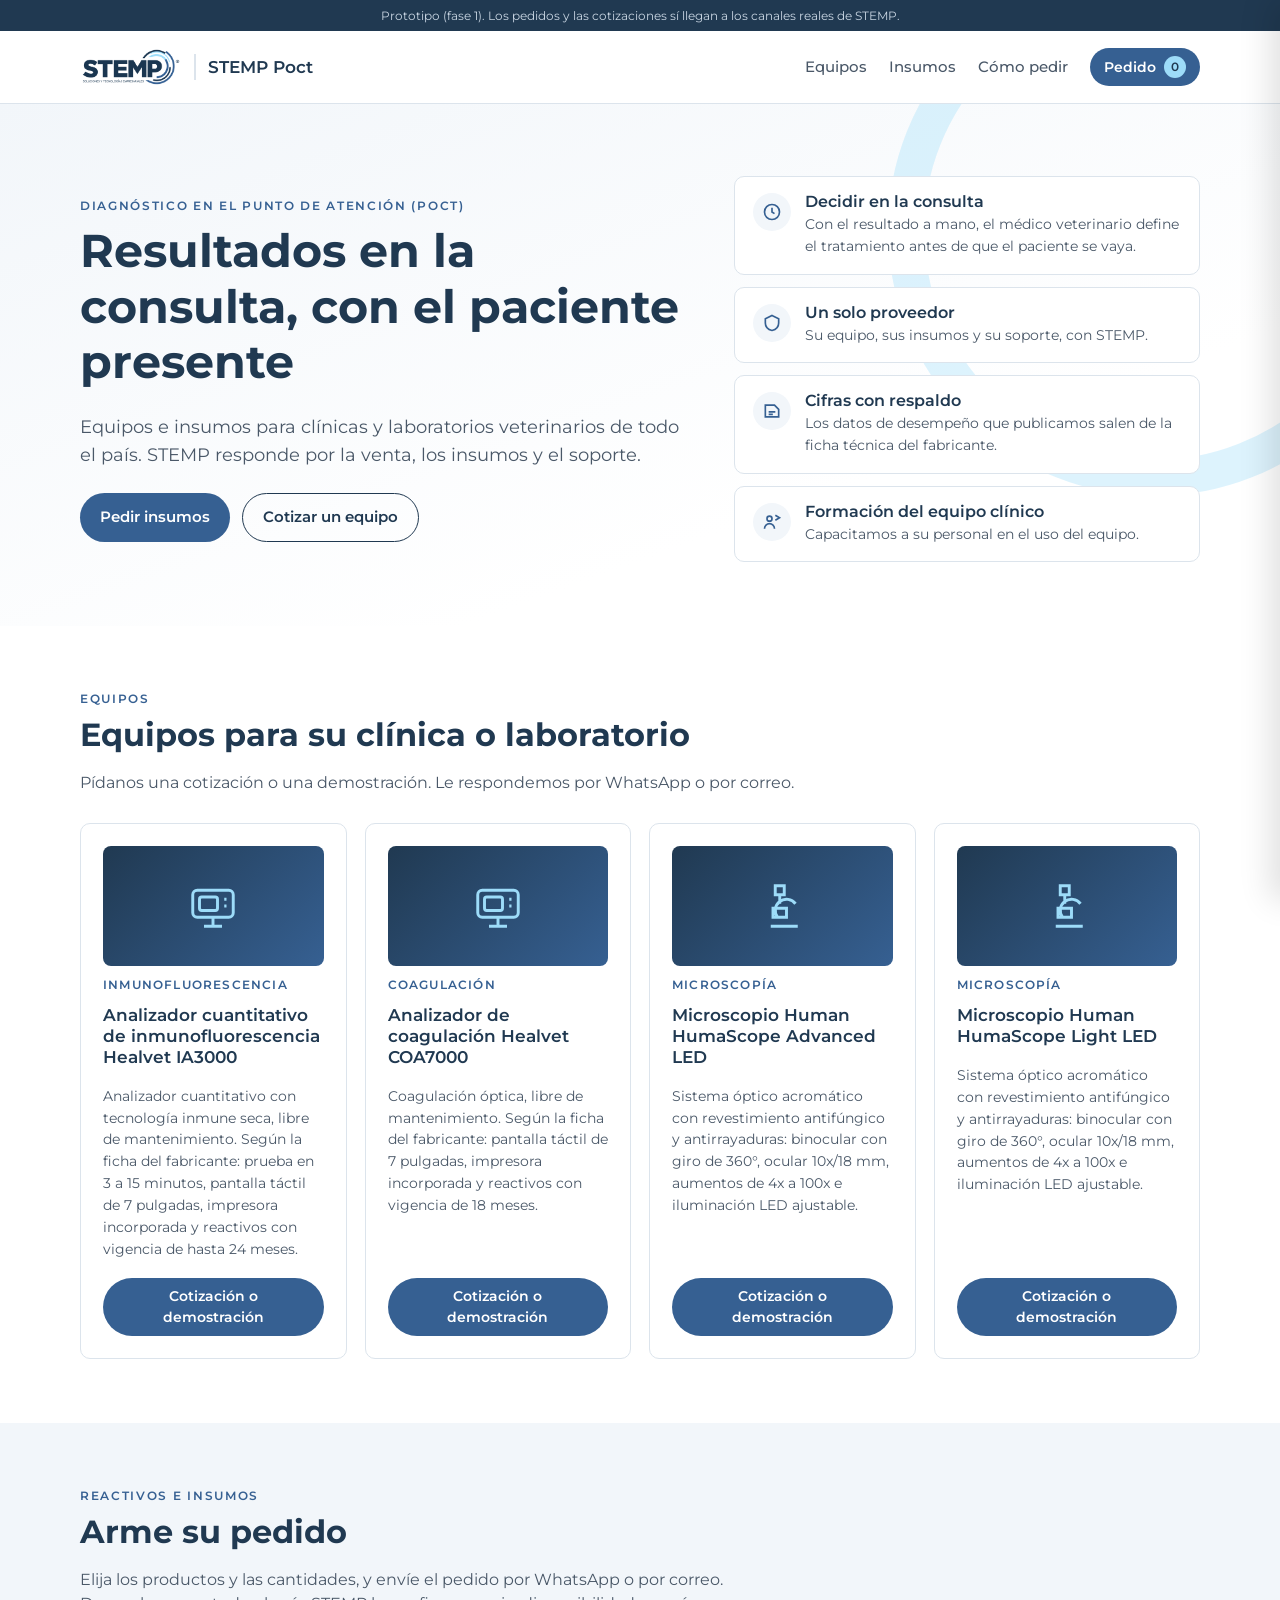
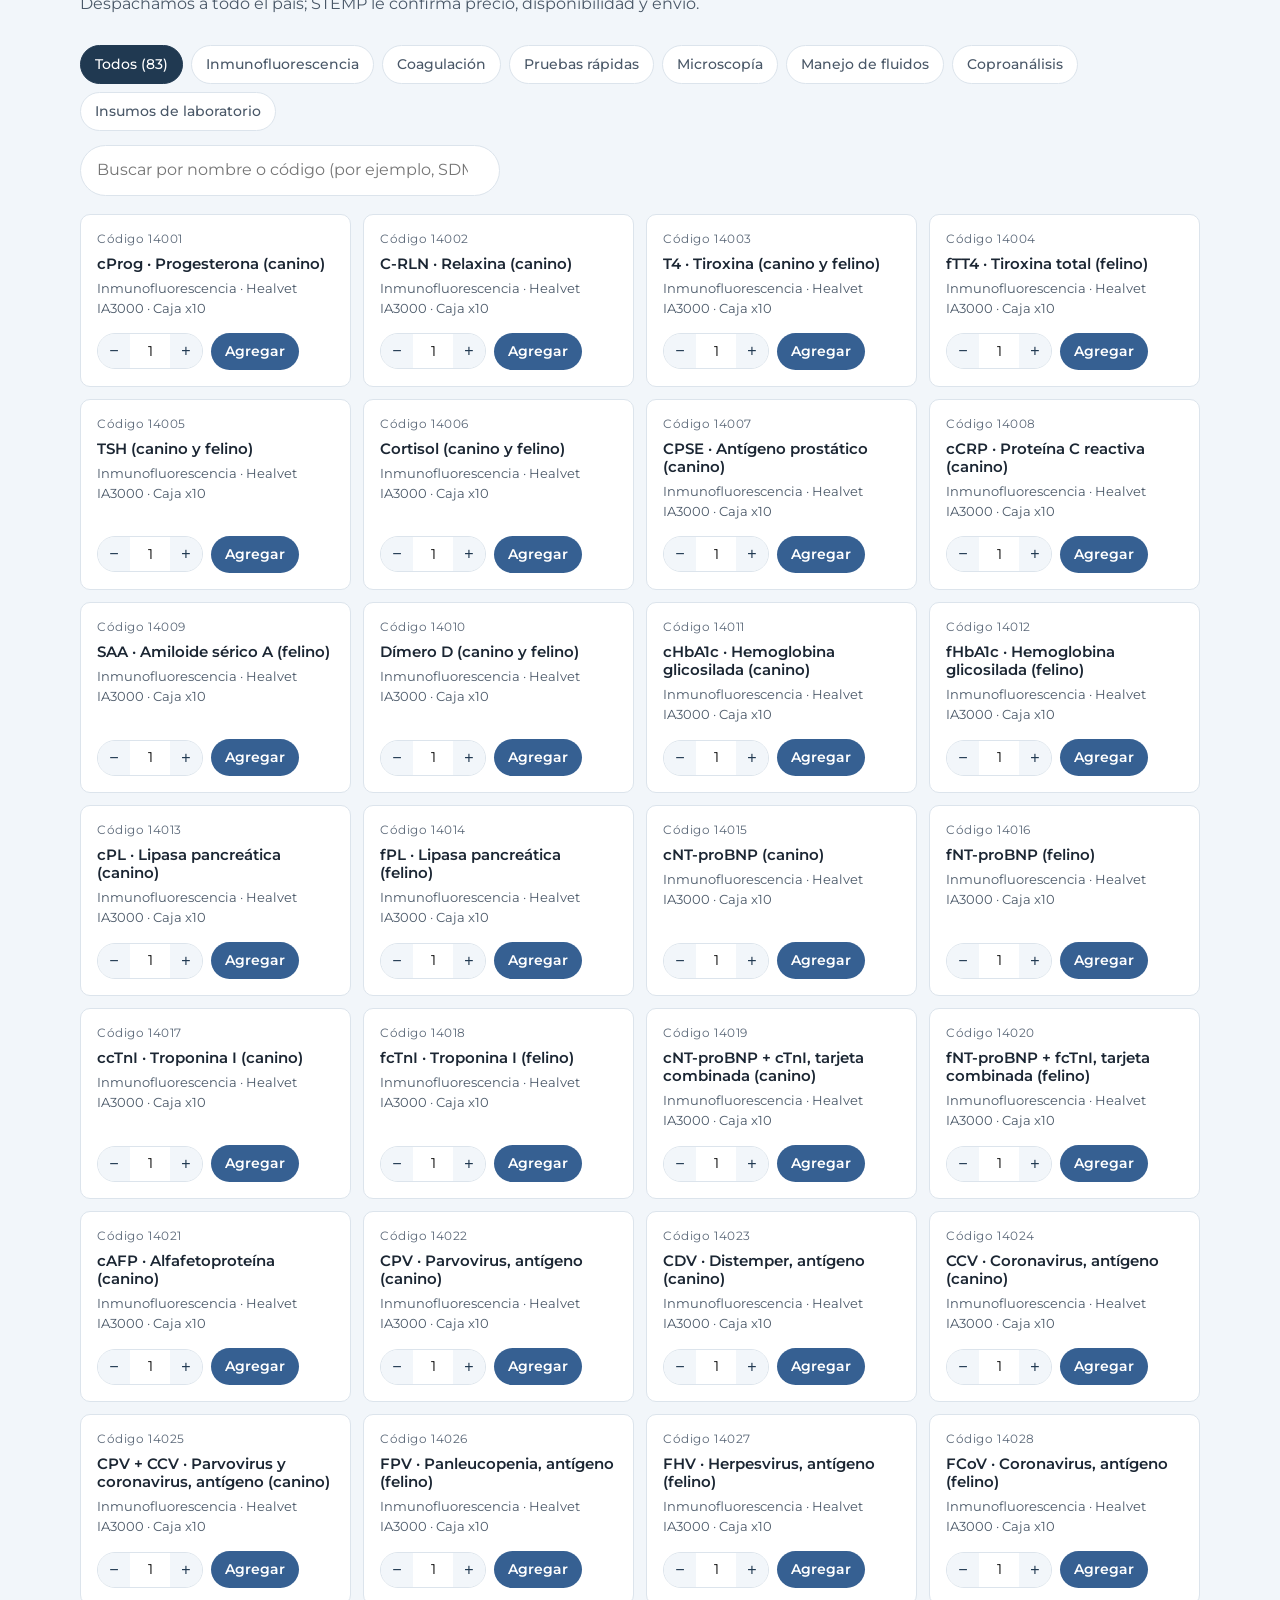
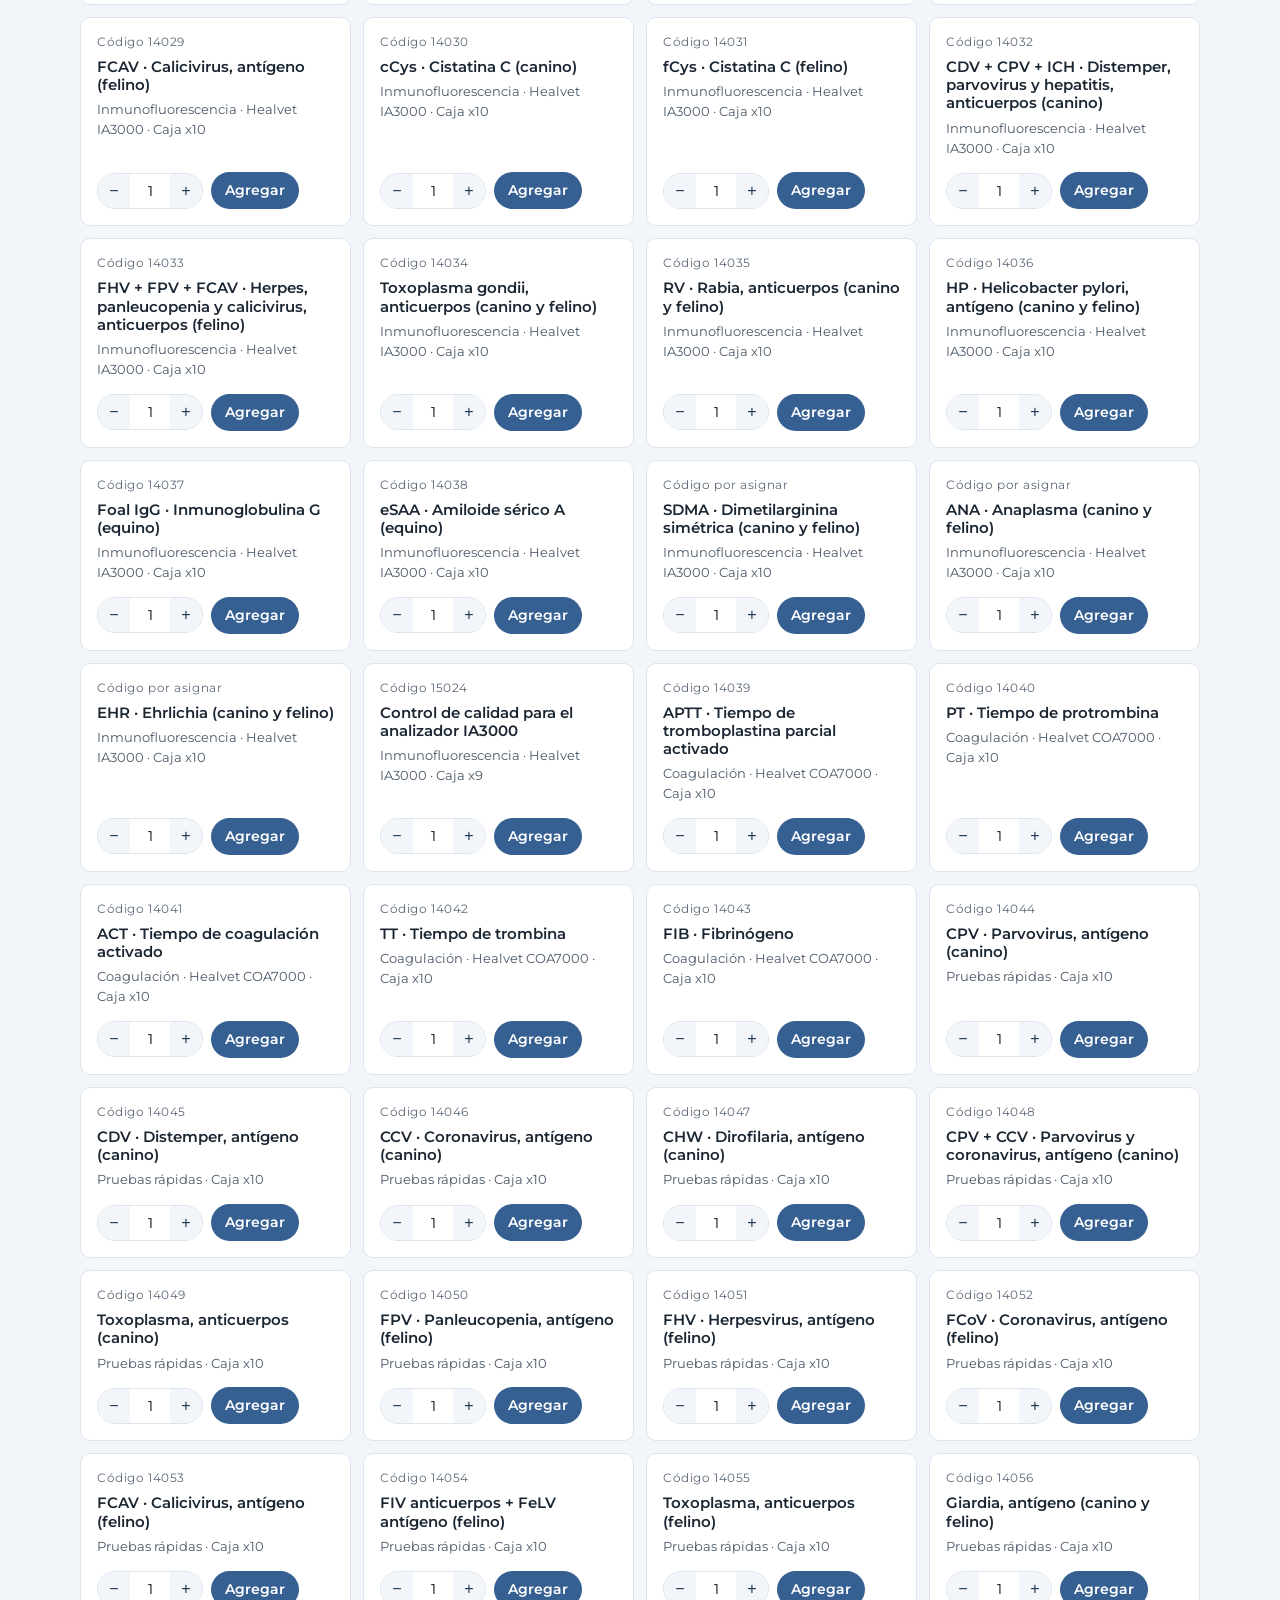
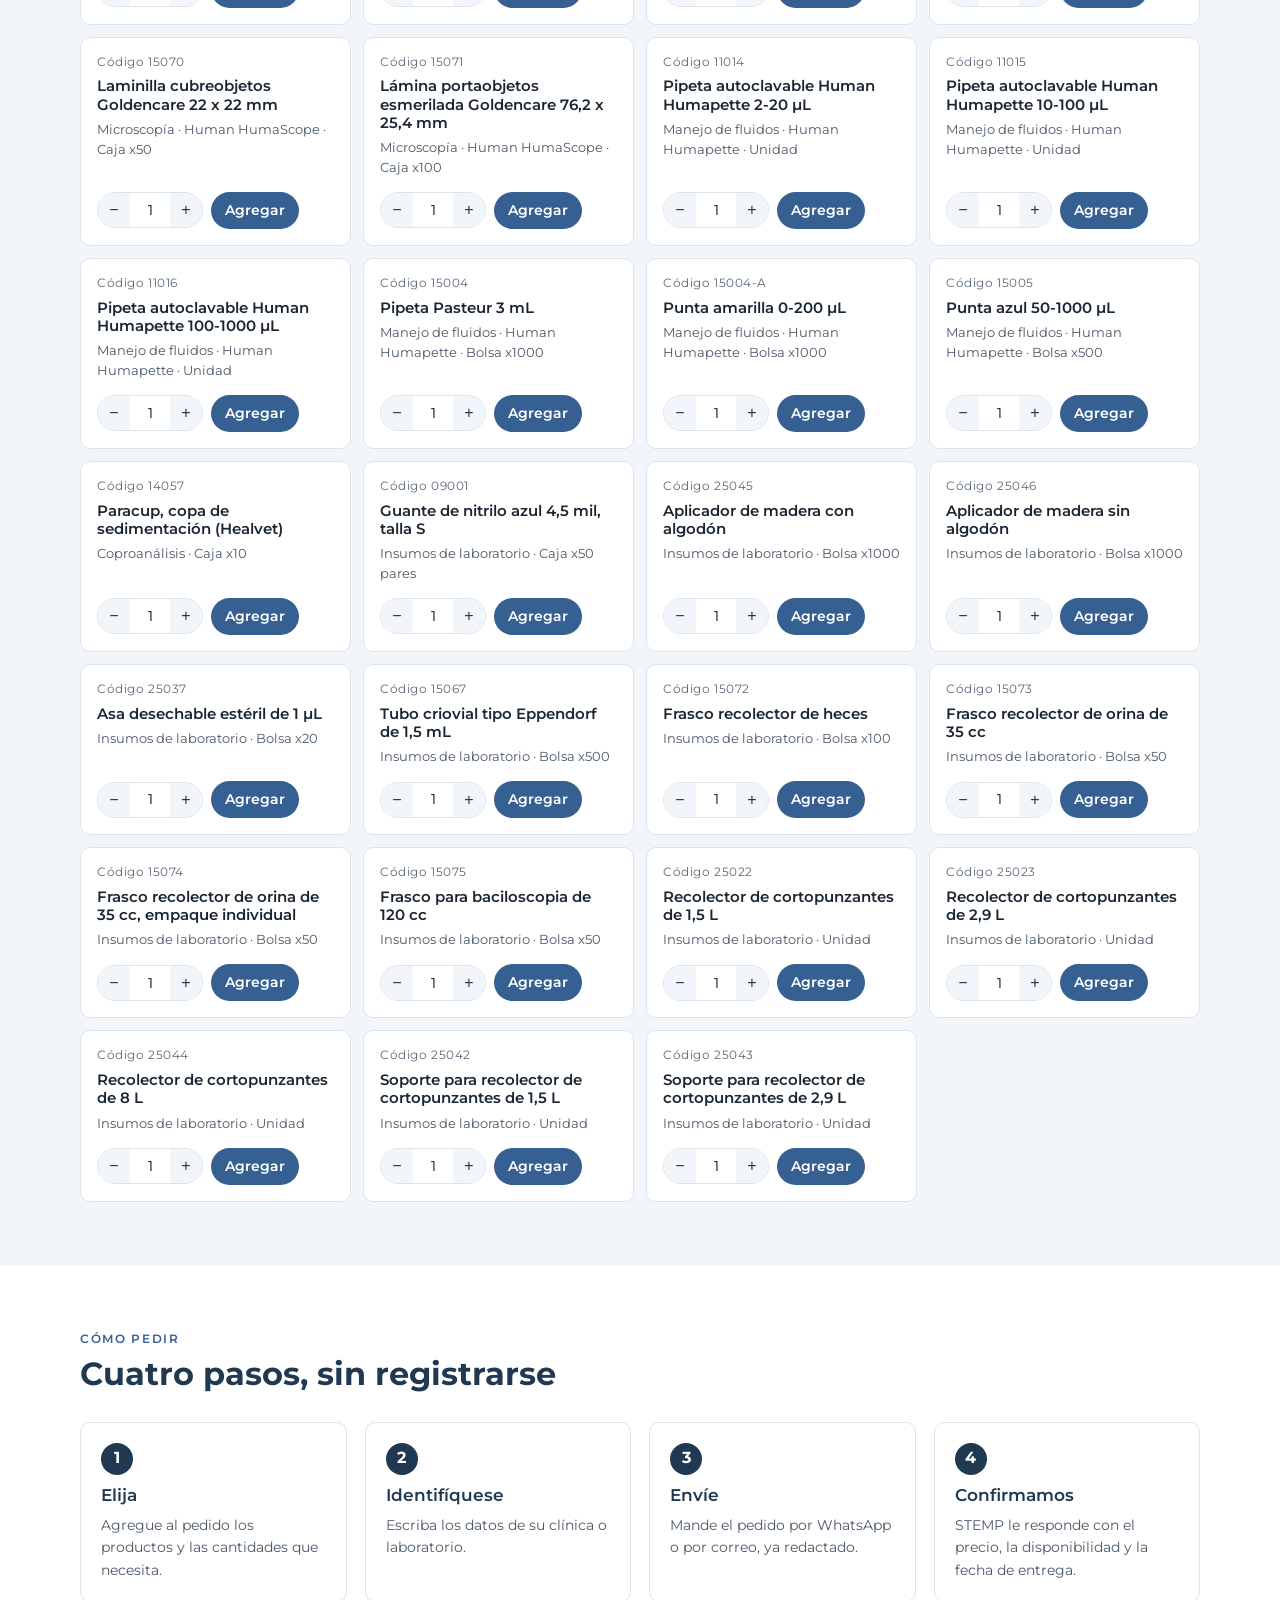
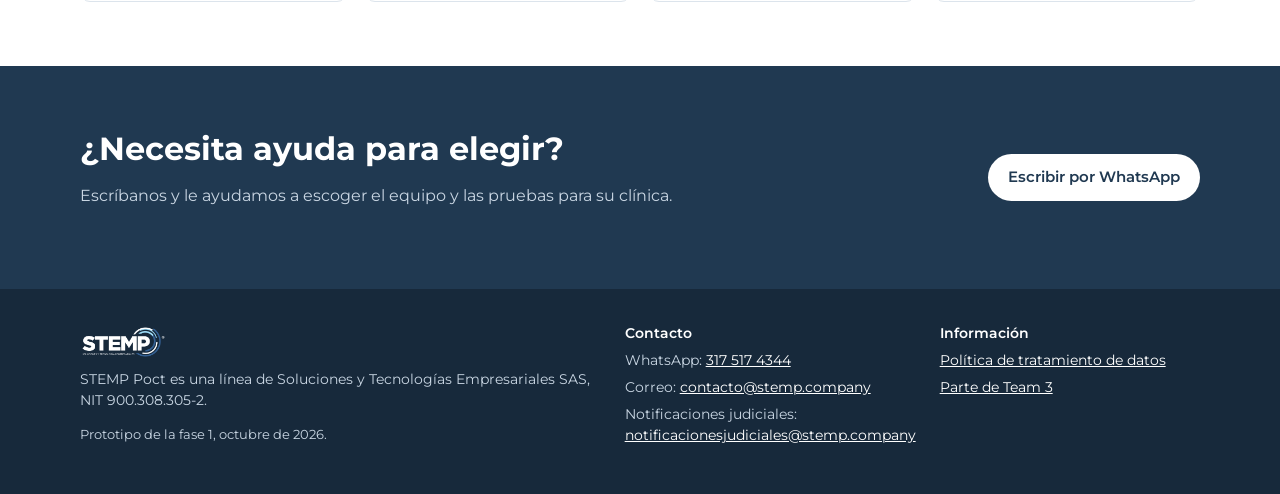
==== commit 829448f0: "Ajustes de JGo: cobertura nacional, amarillo de Amor Vitae, razón social sin sigla y correo de notif" ====
--- a/index.html
+++ b/index.html
@@ -38,7 +38,7 @@
         <div>
           <div class="etiqueta">Diagnóstico en el punto de atención (POCT)</div>
           <h1>Resultados en la consulta, con el paciente presente</h1>
-          <p class="lead">Equipos e insumos para clínicas y laboratorios veterinarios. STEMP responde por la venta, los insumos y el soporte.</p>
+          <p class="lead">Equipos e insumos para clínicas y laboratorios veterinarios de todo el país. STEMP responde por la venta, los insumos y el soporte.</p>
           <div class="acciones">
             <a class="boton boton-primario" href="#insumos">Pedir insumos</a>
             <a class="boton boton-secundario" href="#equipos">Cotizar un equipo</a>
@@ -81,7 +81,7 @@
         <div class="encabezado-seccion">
           <div class="etiqueta">Reactivos e insumos</div>
           <h2>Arme su pedido</h2>
-          <p>Elija los productos y las cantidades, y envíe el pedido por WhatsApp o por correo. STEMP le confirma precio, disponibilidad y envío.</p>
+          <p>Elija los productos y las cantidades, y envíe el pedido por WhatsApp o por correo. Despachamos a todo el país; STEMP le confirma precio, disponibilidad y envío.</p>
         </div>
         <div class="filtros" id="filtros" role="group" aria-label="Filtrar por línea"></div>
         <input class="buscador" id="buscador" type="search" placeholder="Buscar por nombre o código (por ejemplo, SDMA, T4, 14022)" aria-label="Buscar producto">
@@ -120,7 +120,7 @@
     <div class="contenedor">
       <div>
         <img src="assets/logo-negativo.png" alt="STEMP">
-        <p><span data-sitio="nombre">STEMP Poct</span> es una línea de <span data-sitio="responsable">Soluciones y Tecnologías Empresariales SAS</span> (STEMP), NIT <span data-sitio="nit">900.308.305-2</span>.</p>
+        <p><span data-sitio="nombre">STEMP Poct</span> es una línea de <span data-sitio="responsable">Soluciones y Tecnologías Empresariales SAS</span>, NIT <span data-sitio="nit">900.308.305-2</span>.</p>
         <p class="nota" style="color:inherit">Prototipo de la fase 1, octubre de 2026.</p>
       </div>
       <div>
@@ -128,6 +128,7 @@
         <ul>
           <li>WhatsApp: <a id="pie-whatsapp" href="#" target="_blank" rel="noopener">317 517 4344</a></li>
           <li>Correo: <a id="pie-correo" href="mailto:contacto@stemp.company">contacto@stemp.company</a></li>
+          <li>Notificaciones judiciales: <a href="mailto:notificacionesjudiciales@stemp.company">notificacionesjudiciales@stemp.company</a></li>
         </ul>
       </div>
       <div>
@@ -154,7 +155,7 @@
         <div class="campo"><label for="p-clinica">Clínica o laboratorio *</label><input id="p-clinica" name="clinica" required autocomplete="organization"></div>
         <div class="dos">
           <div class="campo"><label for="p-nit">NIT</label><input id="p-nit" name="nit" inputmode="numeric"></div>
-          <div class="campo"><label for="p-ciudad">Ciudad *</label><select id="p-ciudad" name="ciudad" required></select></div>
+          <div class="campo"><label for="p-ciudad">Ciudad *</label><input id="p-ciudad" name="ciudad" required autocomplete="address-level2" placeholder="Ciudad o municipio"></div>
         </div>
         <div class="campo"><label for="p-contacto">Persona de contacto *</label><input id="p-contacto" name="contacto" required autocomplete="name"></div>
         <div class="dos">
@@ -162,7 +163,7 @@
           <div class="campo"><label for="p-correo">Correo</label><input id="p-correo" name="correo" type="email" autocomplete="email"></div>
         </div>
         <div class="campo"><label for="p-notas">Notas para STEMP</label><textarea id="p-notas" name="notas" rows="2" placeholder="Dirección de entrega, horario, factura a nombre de…"></textarea></div>
-        <label class="autorizacion"><input type="checkbox" name="autoriza" required> <span>Autorizo a STEMP a tratar mis datos para atender este pedido, según la <a href="politica-datos.html" target="_blank">política de tratamiento de datos</a>.</span></label>
+        <label class="autorizacion"><input type="checkbox" name="autoriza" required> <span>Autorizo el tratamiento de mis datos para atender este pedido, según la <a href="politica-datos.html" target="_blank">política de tratamiento de datos</a>.</span></label>
         <div class="error" id="error-pedido" role="alert"></div>
       </form>
     </div>
@@ -192,14 +193,14 @@
         <div class="campo"><label for="c-clinica">Clínica o laboratorio *</label><input id="c-clinica" name="clinica" required autocomplete="organization"></div>
         <div class="dos">
           <div class="campo"><label for="c-contacto">Persona de contacto *</label><input id="c-contacto" name="contacto" required autocomplete="name"></div>
-          <div class="campo"><label for="c-ciudad">Ciudad *</label><select id="c-ciudad" name="ciudad" required></select></div>
+          <div class="campo"><label for="c-ciudad">Ciudad *</label><input id="c-ciudad" name="ciudad" required autocomplete="address-level2" placeholder="Ciudad o municipio"></div>
         </div>
         <div class="dos">
           <div class="campo"><label for="c-telefono">Teléfono *</label><input id="c-telefono" name="telefono" required inputmode="tel" autocomplete="tel"></div>
           <div class="campo"><label for="c-correo">Correo</label><input id="c-correo" name="correo" type="email" autocomplete="email"></div>
         </div>
         <div class="campo"><label for="c-mensaje">¿Qué pruebas hace hoy o cuántos pacientes atiende al mes?</label><textarea id="c-mensaje" name="mensaje" rows="2"></textarea></div>
-        <label class="autorizacion"><input type="checkbox" name="autoriza" required> <span>Autorizo a STEMP a tratar mis datos para atender esta solicitud, según la <a href="politica-datos.html" target="_blank">política de tratamiento de datos</a>.</span></label>
+        <label class="autorizacion"><input type="checkbox" name="autoriza" required> <span>Autorizo el tratamiento de mis datos para atender esta solicitud, según la <a href="politica-datos.html" target="_blank">política de tratamiento de datos</a>.</span></label>
         <div class="error" id="error-cotizacion" role="alert"></div>
         <div class="acciones" style="margin-top:8px">
           <button class="boton boton-whatsapp" type="button" data-cotizar="whatsapp">Enviar por WhatsApp</button>
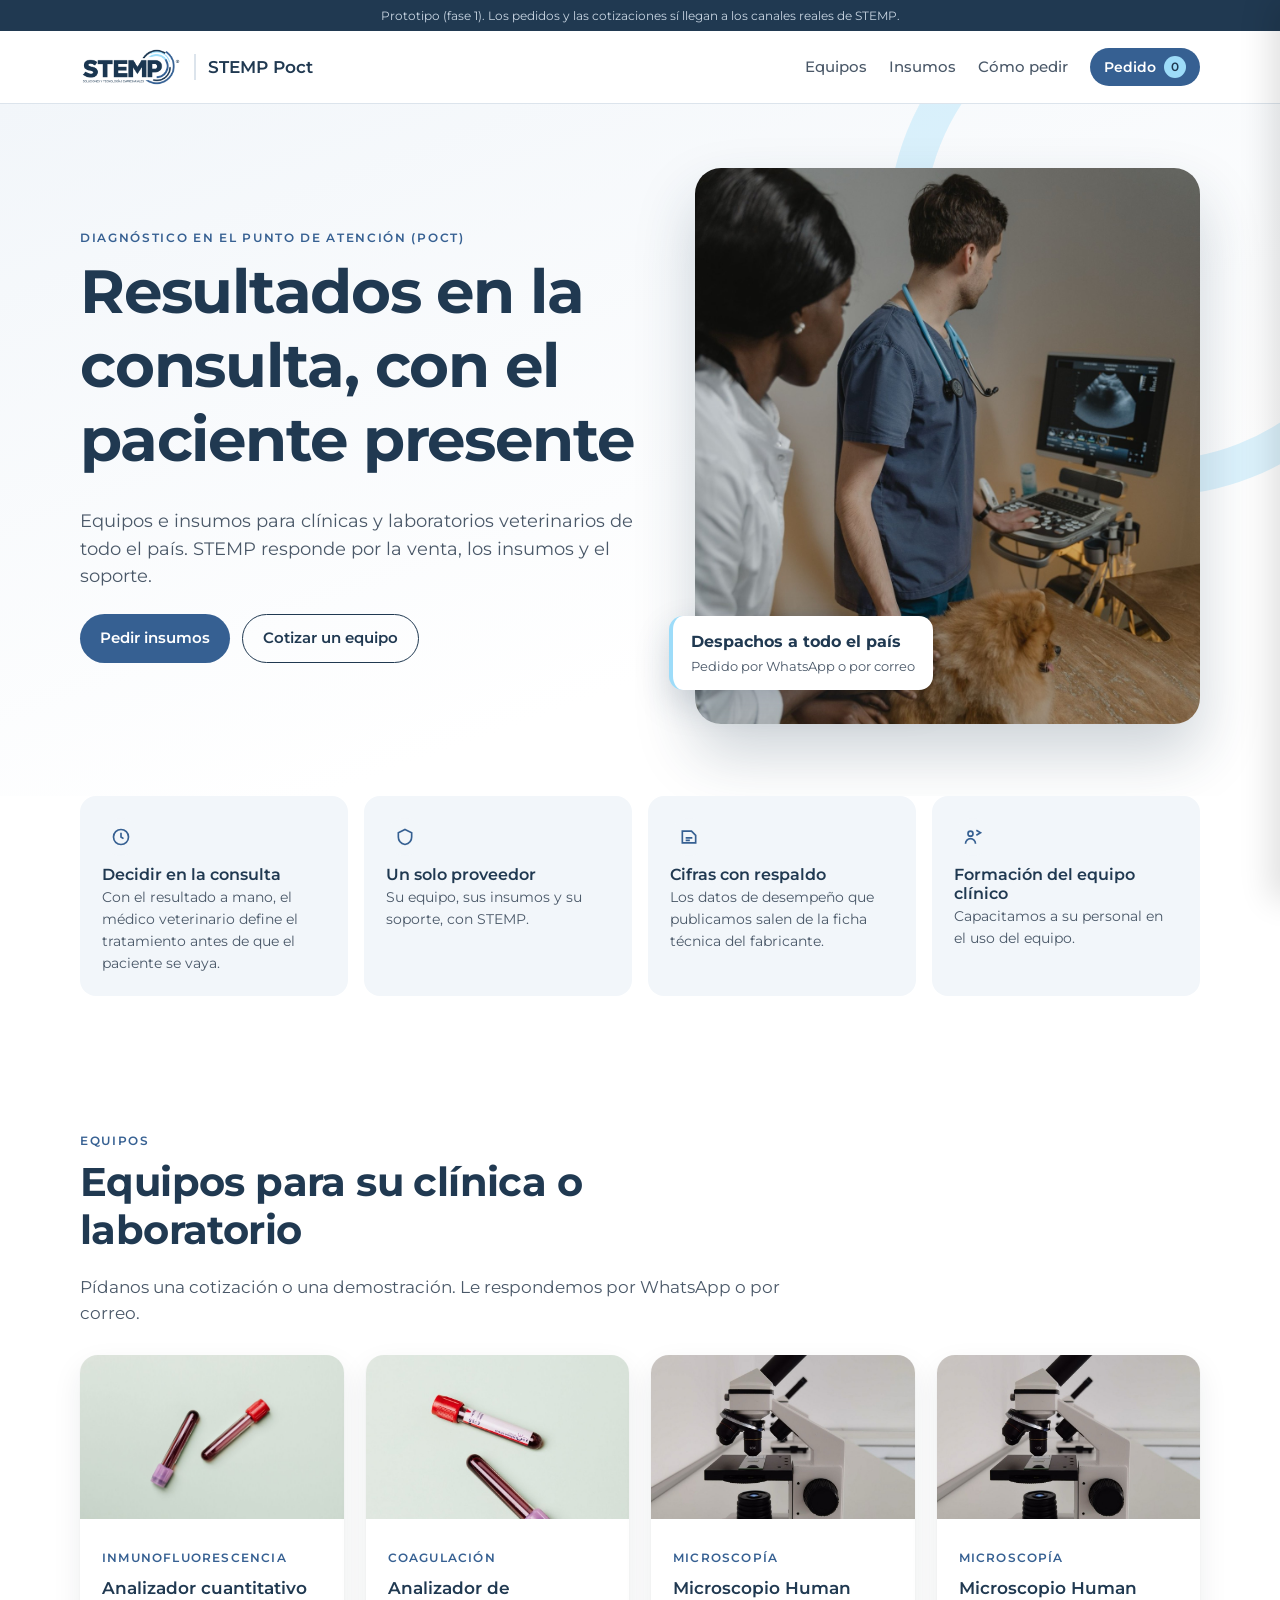
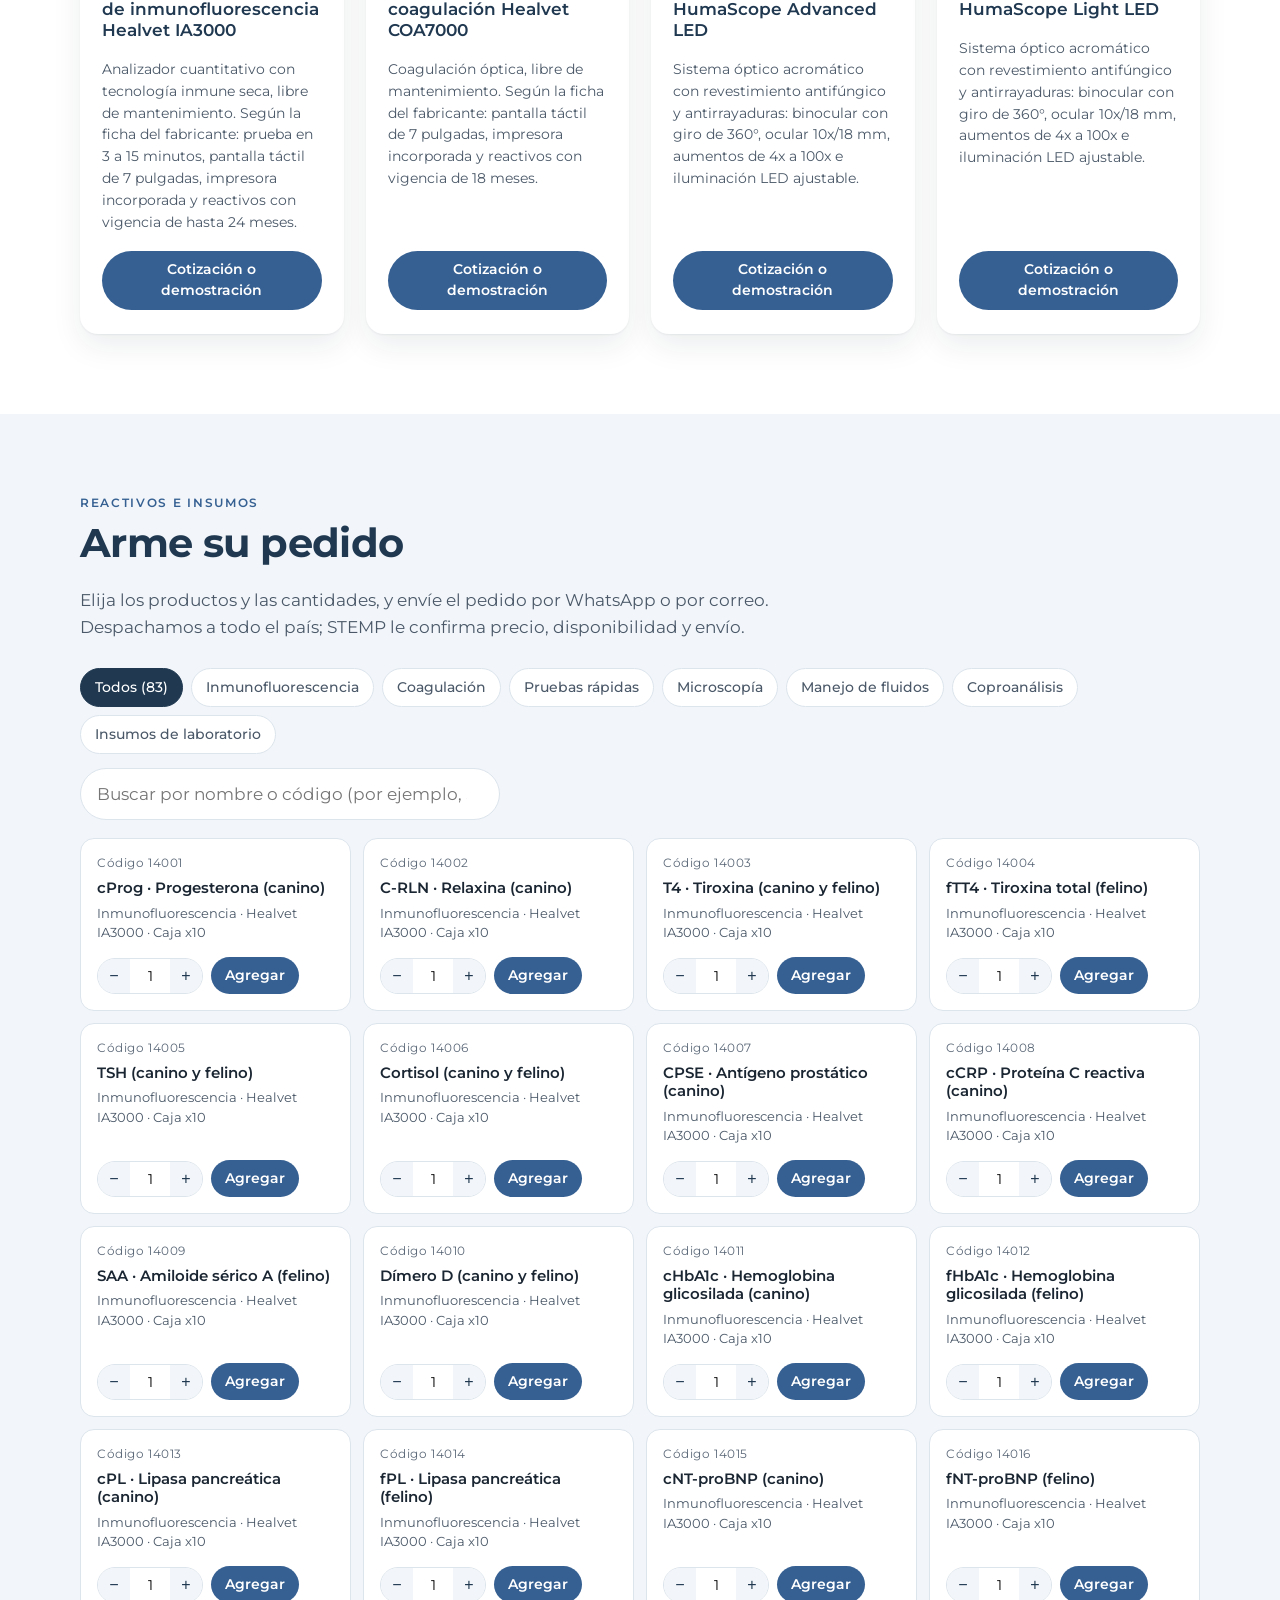
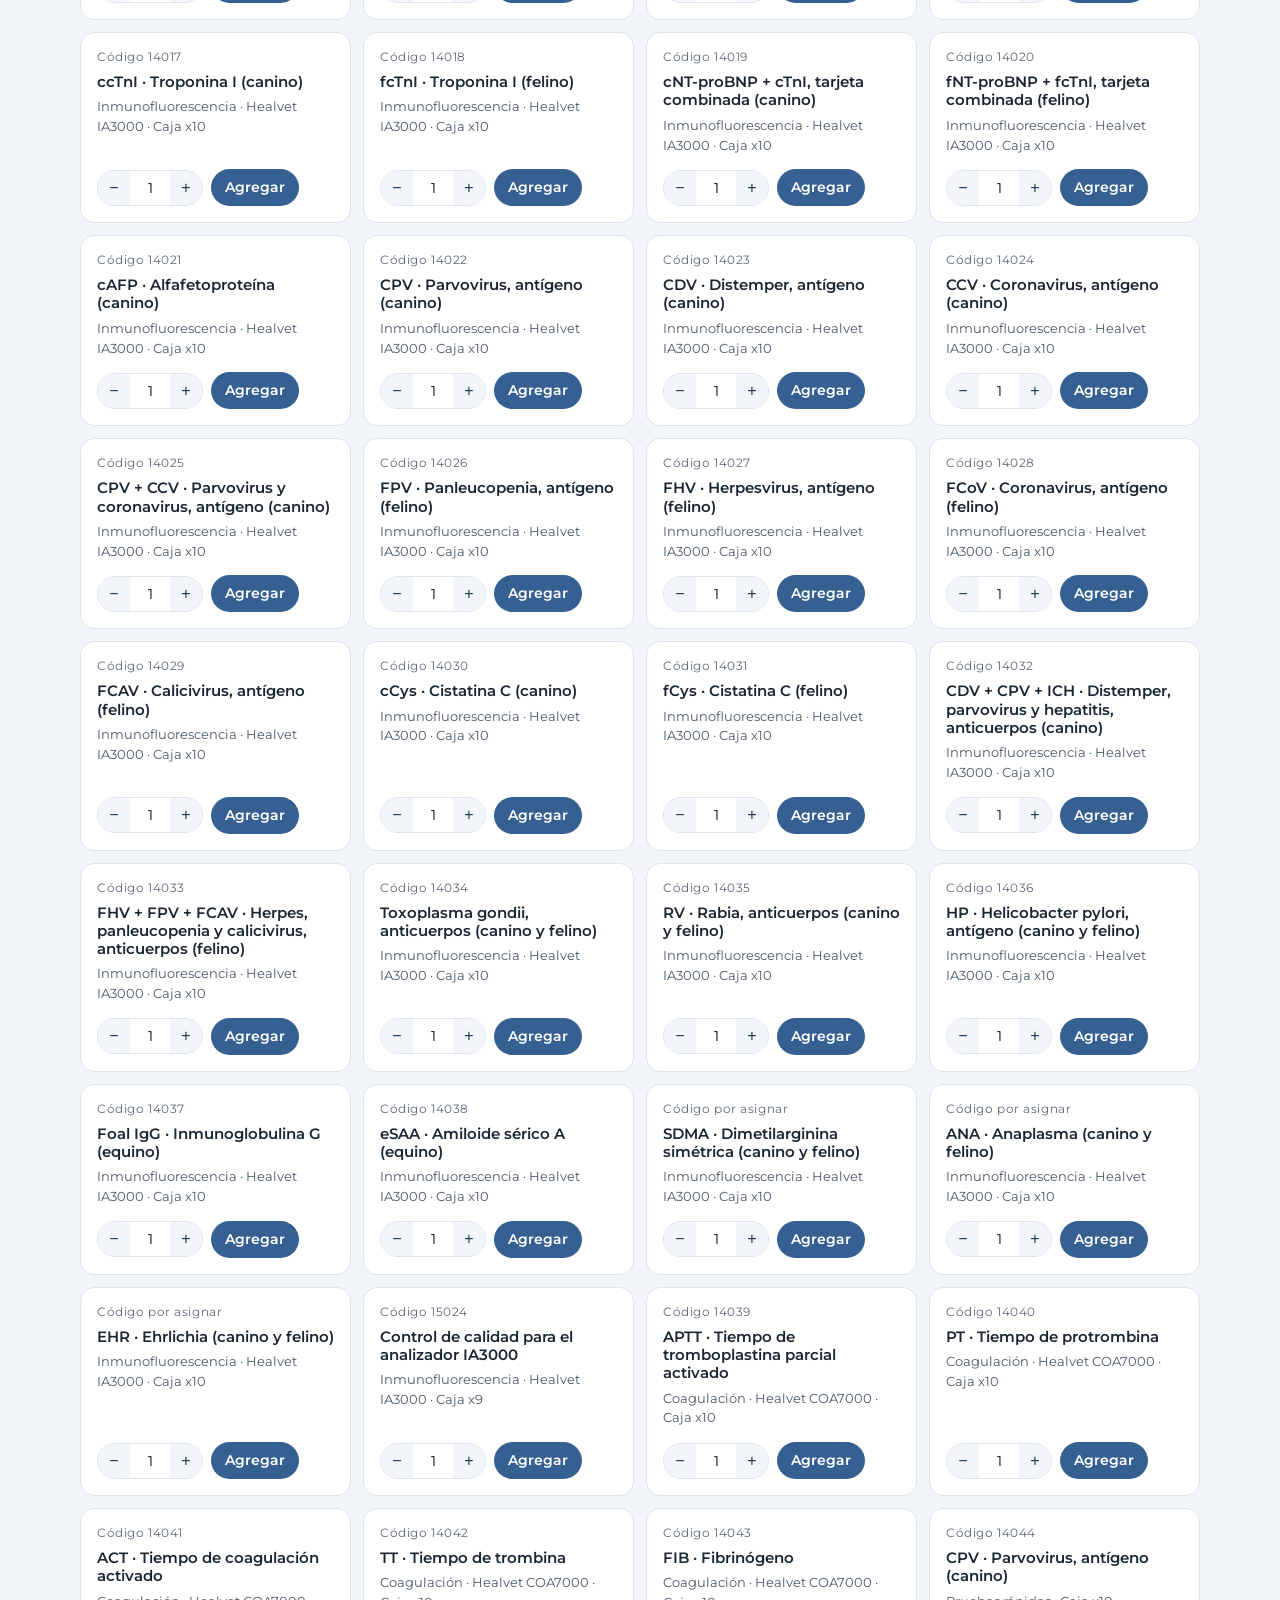
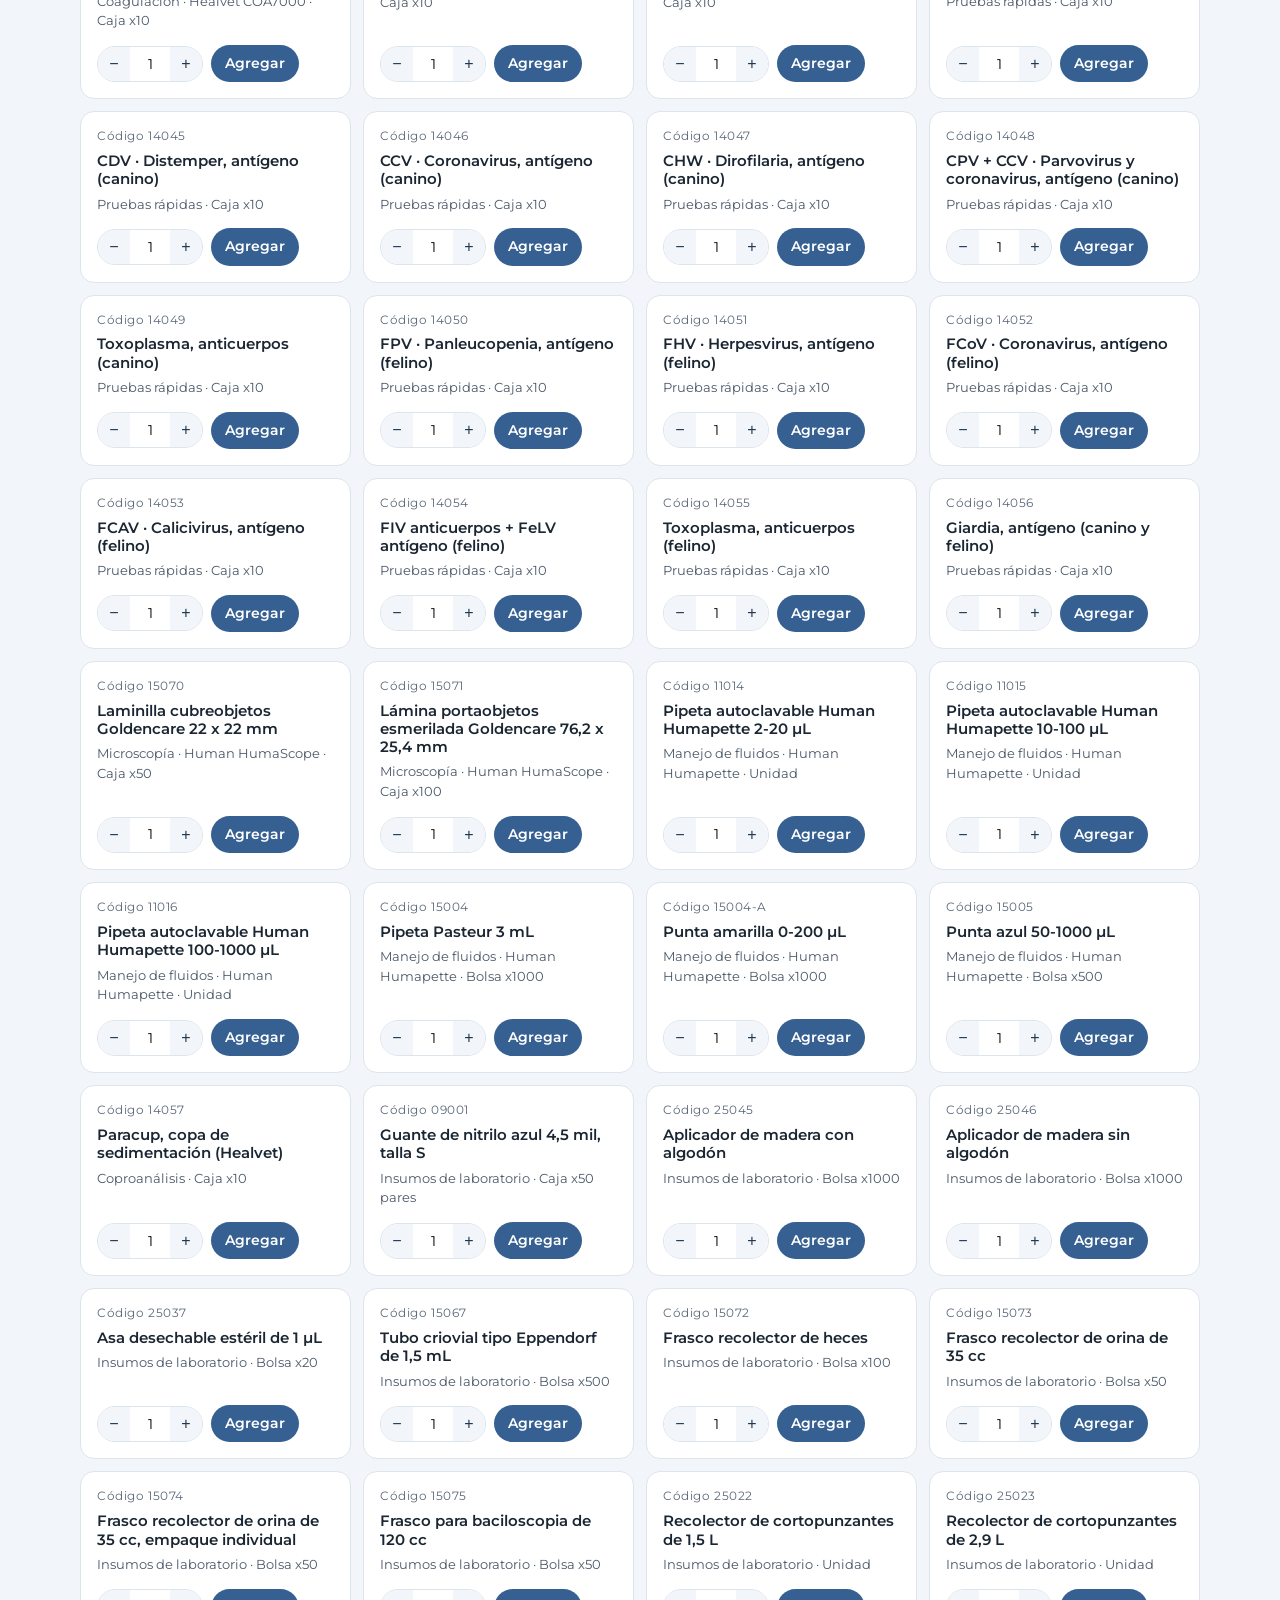
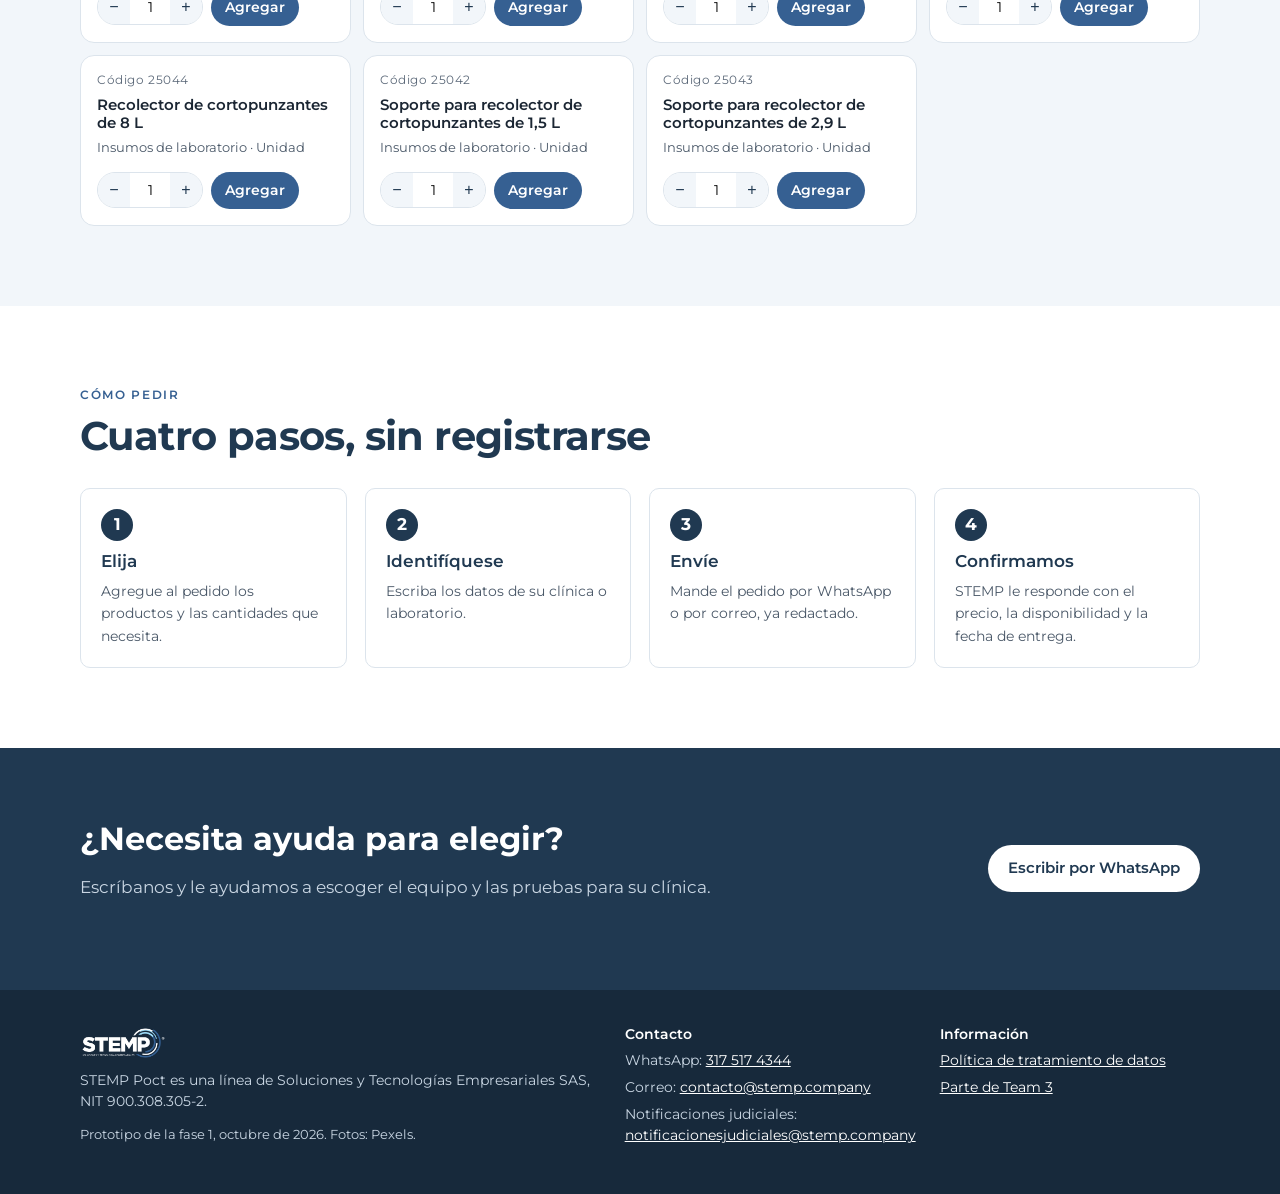
==== commit b73e4d25: "Pase visual: fotos de Pexels, portadas a sangre, tarjetas con imagen y aparición suave Co-Authored-B" ====
--- a/index.html
+++ b/index.html
@@ -11,6 +11,7 @@
   <link rel="preconnect" href="https://fonts.gstatic.com" crossorigin>
   <link href="https://fonts.googleapis.com/css2?family=Montserrat:wght@400;500;600;700&display=swap" rel="stylesheet">
   <link rel="stylesheet" href="assets/style.css">
+  <script>document.documentElement.classList.add("js");</script>
 </head>
 <body>
   <div class="aviso-prototipo">Prototipo (fase 1). Los pedidos y las cotizaciones sí llegan a los canales reales de STEMP.</div>
@@ -35,7 +36,7 @@
   <main id="inicio">
     <section class="portada">
       <div class="contenedor">
-        <div>
+        <div class="revelar">
           <div class="etiqueta">Diagnóstico en el punto de atención (POCT)</div>
           <h1>Resultados en la consulta, con el paciente presente</h1>
           <p class="lead">Equipos e insumos para clínicas y laboratorios veterinarios de todo el país. STEMP responde por la venta, los insumos y el soporte.</p>
@@ -44,6 +45,15 @@
             <a class="boton boton-secundario" href="#equipos">Cotizar un equipo</a>
           </div>
         </div>
+        <div class="portada-foto revelar">
+          <img src="assets/img/consulta-ecografia.jpg" alt="Médicos veterinarios examinan a un perro en la consulta">
+          <div class="flotante"><strong>Despachos a todo el país</strong><span>Pedido por WhatsApp o por correo</span></div>
+        </div>
+      </div>
+    </section>
+
+    <section class="franja-pilares">
+      <div class="contenedor">
         <div class="pilares">
           <div class="pilar">
             <div class="icono"><svg width="20" height="20" viewBox="0 0 24 24" fill="none" stroke="currentColor" stroke-width="2"><circle cx="12" cy="12" r="9"/><path d="M12 7v5l3 2"/></svg></div>
@@ -67,7 +77,7 @@
 
     <section id="equipos">
       <div class="contenedor">
-        <div class="encabezado-seccion">
+        <div class="encabezado-seccion revelar">
           <div class="etiqueta">Equipos</div>
           <h2>Equipos para su clínica o laboratorio</h2>
           <p>Pídanos una cotización o una demostración. Le respondemos por WhatsApp o por correo.</p>
@@ -78,7 +88,7 @@
 
     <section id="insumos" class="seccion-gris">
       <div class="contenedor">
-        <div class="encabezado-seccion">
+        <div class="encabezado-seccion revelar">
           <div class="etiqueta">Reactivos e insumos</div>
           <h2>Arme su pedido</h2>
           <p>Elija los productos y las cantidades, y envíe el pedido por WhatsApp o por correo. Despachamos a todo el país; STEMP le confirma precio, disponibilidad y envío.</p>
@@ -92,7 +102,7 @@
 
     <section id="como-pedir">
       <div class="contenedor">
-        <div class="encabezado-seccion">
+        <div class="encabezado-seccion revelar">
           <div class="etiqueta">Cómo pedir</div>
           <h2>Cuatro pasos, sin registrarse</h2>
         </div>
@@ -121,7 +131,7 @@
       <div>
         <img src="assets/logo-negativo.png" alt="STEMP">
         <p><span data-sitio="nombre">STEMP Poct</span> es una línea de <span data-sitio="responsable">Soluciones y Tecnologías Empresariales SAS</span>, NIT <span data-sitio="nit">900.308.305-2</span>.</p>
-        <p class="nota" style="color:inherit">Prototipo de la fase 1, octubre de 2026.</p>
+        <p class="nota" style="color:inherit">Prototipo de la fase 1, octubre de 2026. Fotos: Pexels.</p>
       </div>
       <div>
         <h3>Contacto</h3>
--- a/assets/style.css
+++ b/assets/style.css
@@ -175,3 +175,34 @@
 }
 
 section[id] { scroll-margin-top: 80px; }
+
+/* ===== Pase visual (18-oct-2026): portada con foto, franja de pilares, tarjetas con imagen ===== */
+body { font-size: 17px; }
+.portada { padding: 64px 0 72px; }
+.portada .contenedor { grid-template-columns: 1.05fr .95fr; gap: 56px; }
+.portada h1 { font-size: clamp(2.3rem, 4.8vw, 3.9rem); letter-spacing: -.02em; }
+.portada-foto { position: relative; }
+.portada-foto img { width: 100%; aspect-ratio: 4 / 4.4; object-fit: cover; object-position: center 35%; border-radius: 26px; box-shadow: 0 30px 60px rgba(32, 57, 81, .22); }
+.portada-foto .flotante { position: absolute; left: -26px; bottom: 34px; background: #fff; border-radius: 14px; padding: 14px 18px; box-shadow: 0 14px 34px rgba(32, 57, 81, .18); display: grid; gap: 2px; border-left: 4px solid var(--azul-claro); }
+.portada-foto .flotante strong { color: var(--azul-profundo); font-size: .98rem; }
+.portada-foto .flotante span { color: var(--tinta-suave); font-size: .82rem; }
+.franja-pilares { padding: 0 0 56px; }
+.franja-pilares .pilares { grid-template-columns: repeat(4, 1fr); gap: 16px; }
+.franja-pilares .pilar { flex-direction: column; gap: 10px; padding: 22px; border-radius: 16px; border: 0; background: var(--superficie); }
+section { padding: 80px 0; }
+.encabezado-seccion h2 { font-size: clamp(1.8rem, 3.3vw, 2.5rem); letter-spacing: -.015em; }
+.equipos { gap: 22px; }
+.tarjeta { padding: 0; overflow: hidden; border: 0; border-radius: 18px; box-shadow: 0 1px 2px rgba(16,32,48,.06), 0 12px 30px rgba(16,32,48,.08); transition: transform .25s ease, box-shadow .25s ease; }
+.tarjeta:hover { transform: translateY(-4px); box-shadow: 0 2px 4px rgba(16,32,48,.06), 0 20px 44px rgba(16,32,48,.14); }
+.tarjeta .foto-equipo { aspect-ratio: 16 / 10; overflow: hidden; }
+.tarjeta .foto-equipo img { width: 100%; height: 100%; object-fit: cover; transition: transform .6s ease; }
+.tarjeta:hover .foto-equipo img { transform: scale(1.04); }
+.tarjeta .cuerpo { padding: 20px 22px 24px; display: flex; flex-direction: column; gap: 10px; flex: 1; }
+.producto { border-radius: 14px; transition: box-shadow .2s ease, border-color .2s ease; }
+.producto:hover { border-color: var(--azul-claro); box-shadow: 0 10px 26px rgba(16,32,48,.08); }
+.banda { padding: 72px 0; }
+.js .revelar { opacity: 0; transform: translateY(22px); transition: opacity .7s ease, transform .7s ease; }
+.js .revelar.visible { opacity: 1; transform: none; }
+@media (prefers-reduced-motion: reduce) { .js .revelar { opacity: 1; transform: none; transition: none; } .tarjeta, .tarjeta .foto-equipo img { transition: none; } }
+@media (max-width: 860px) { .portada .contenedor { grid-template-columns: 1fr; gap: 36px; } .franja-pilares .pilares { grid-template-columns: 1fr 1fr; } .portada-foto .flotante { left: 14px; } section { padding: 60px 0; } }
+@media (max-width: 520px) { .franja-pilares .pilares { grid-template-columns: 1fr; } }
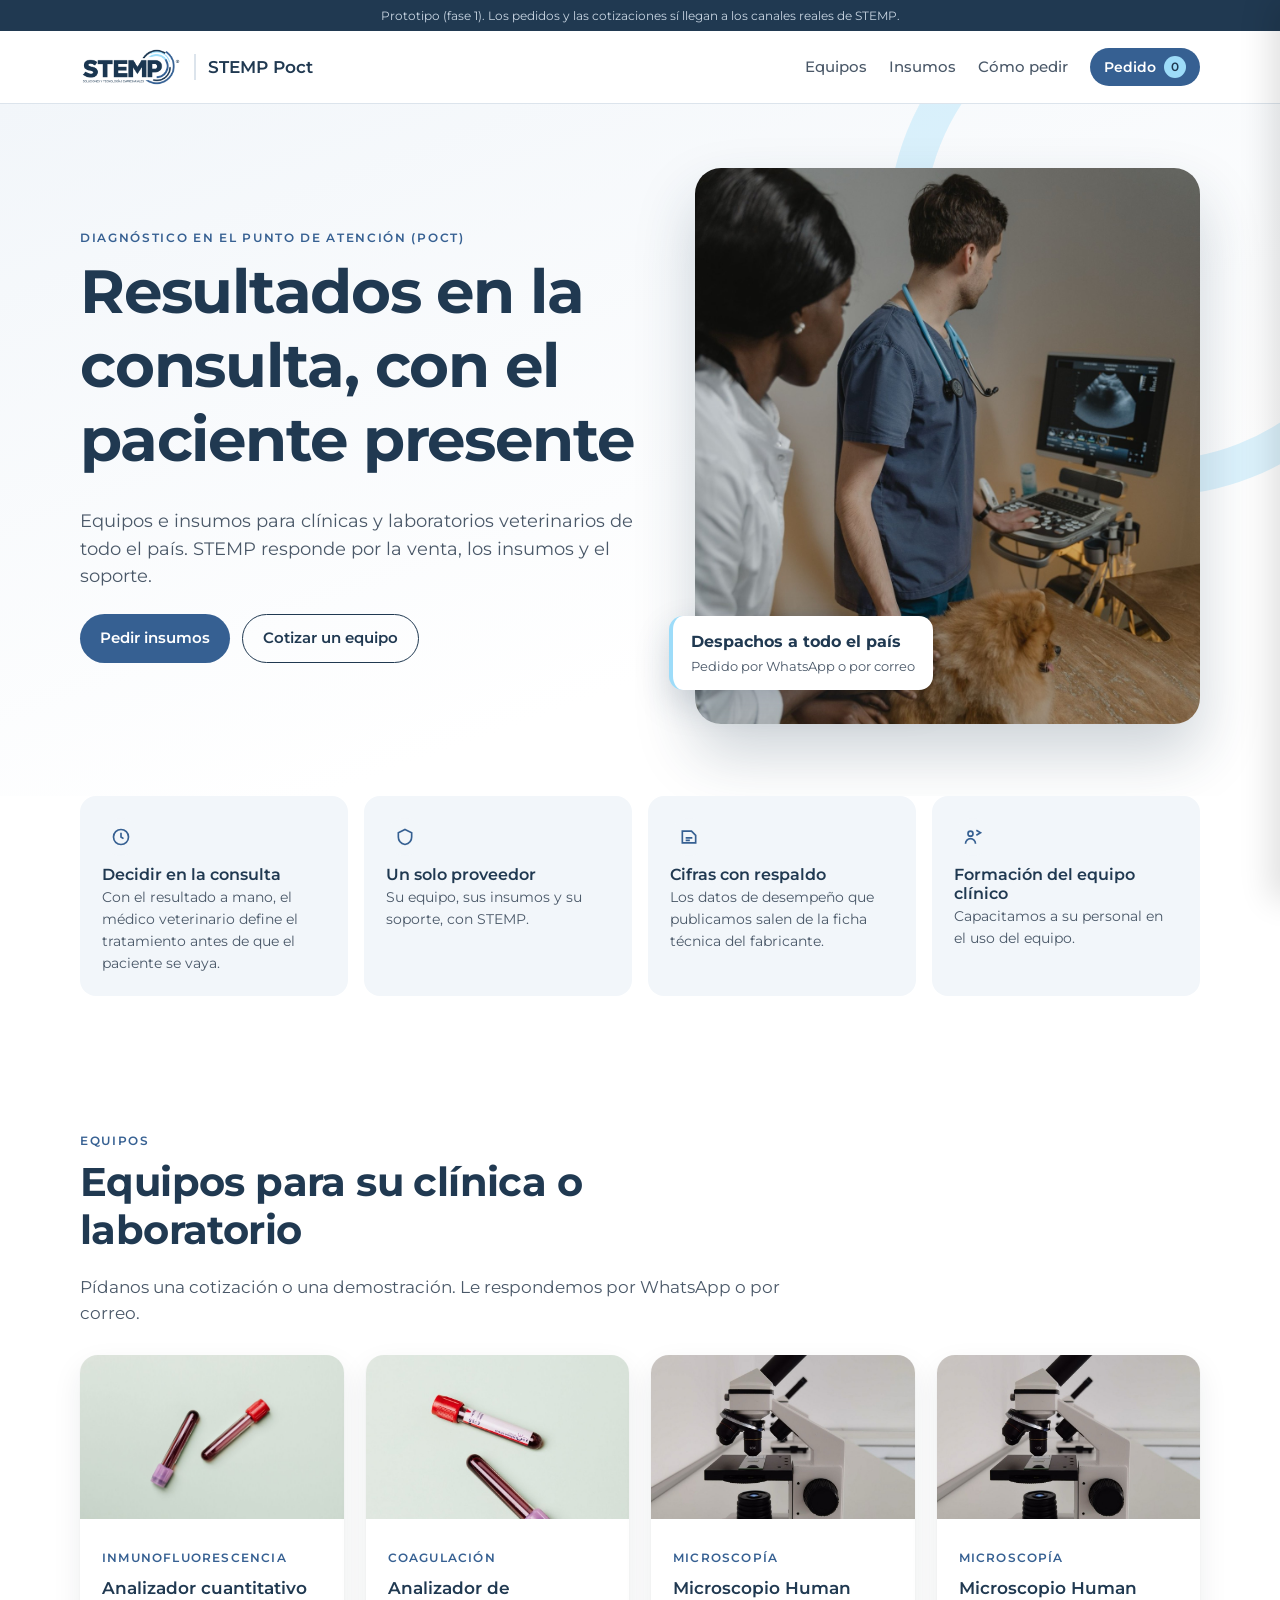
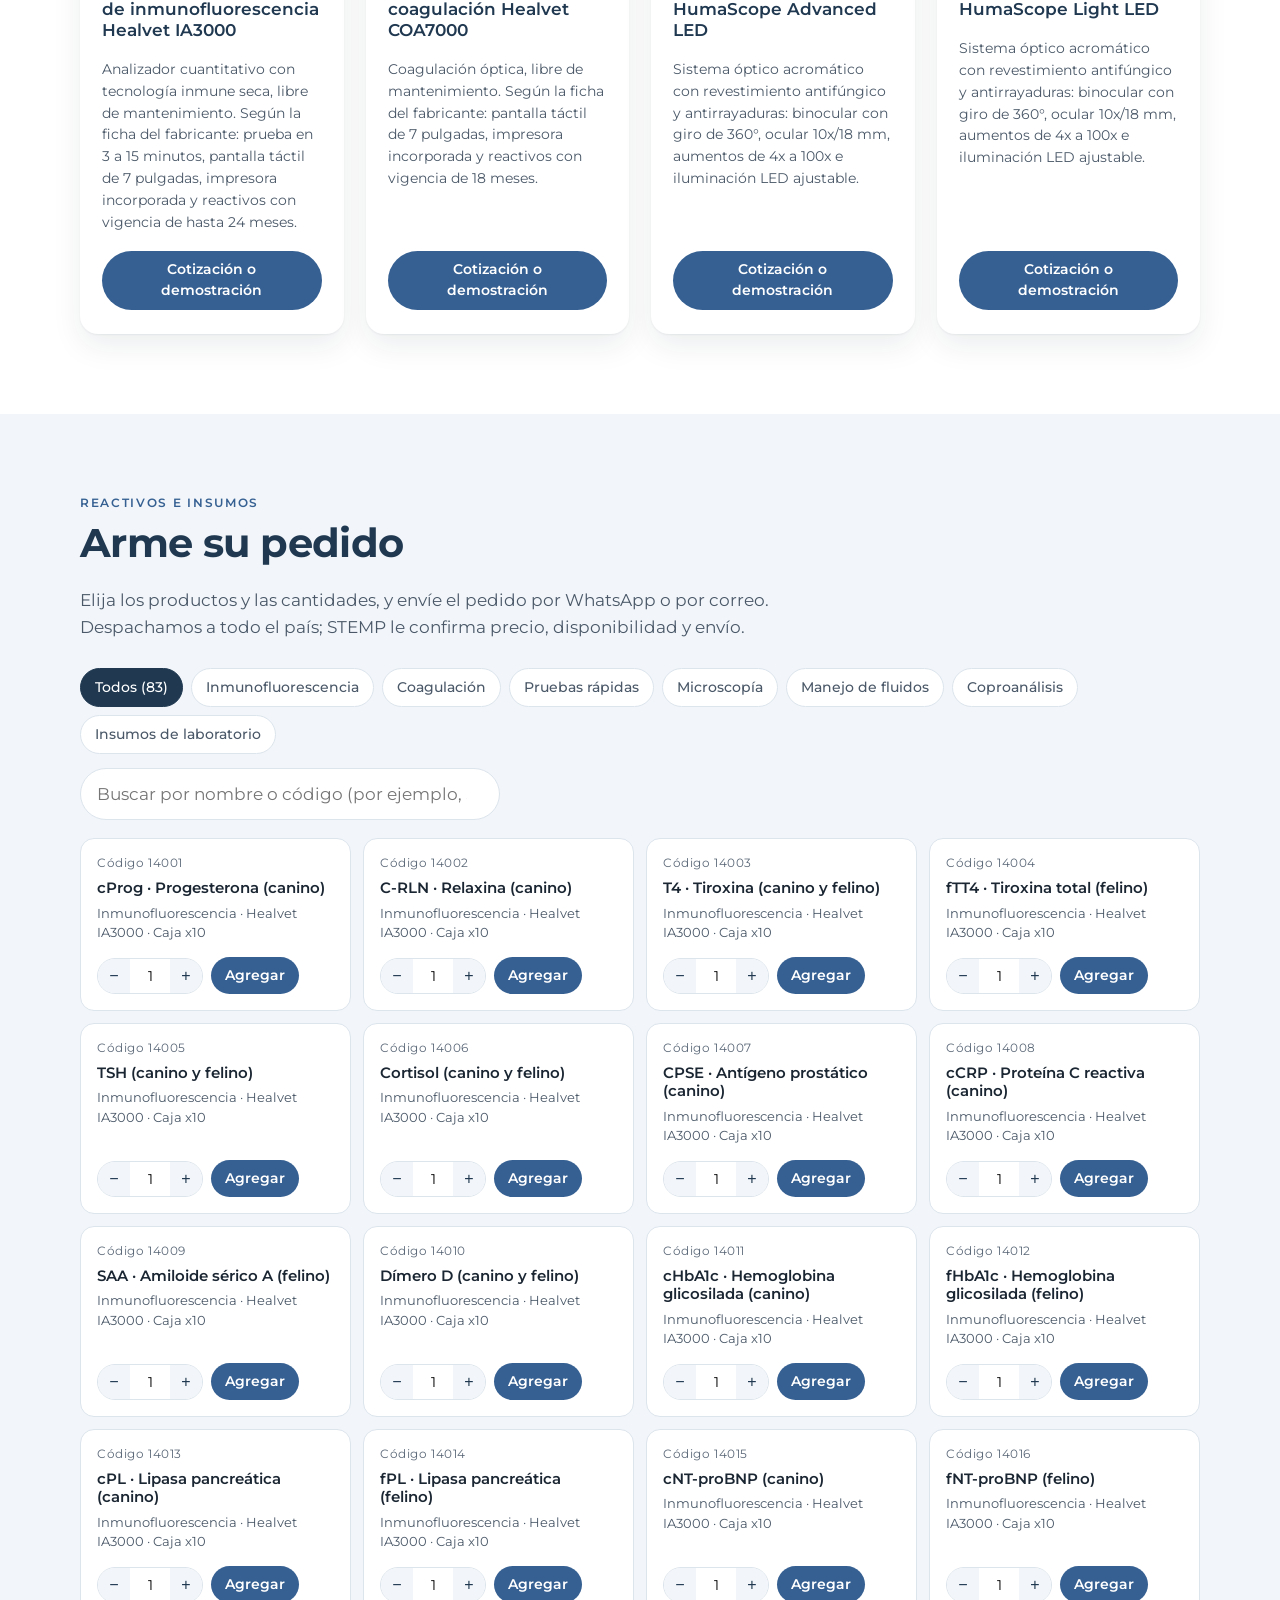
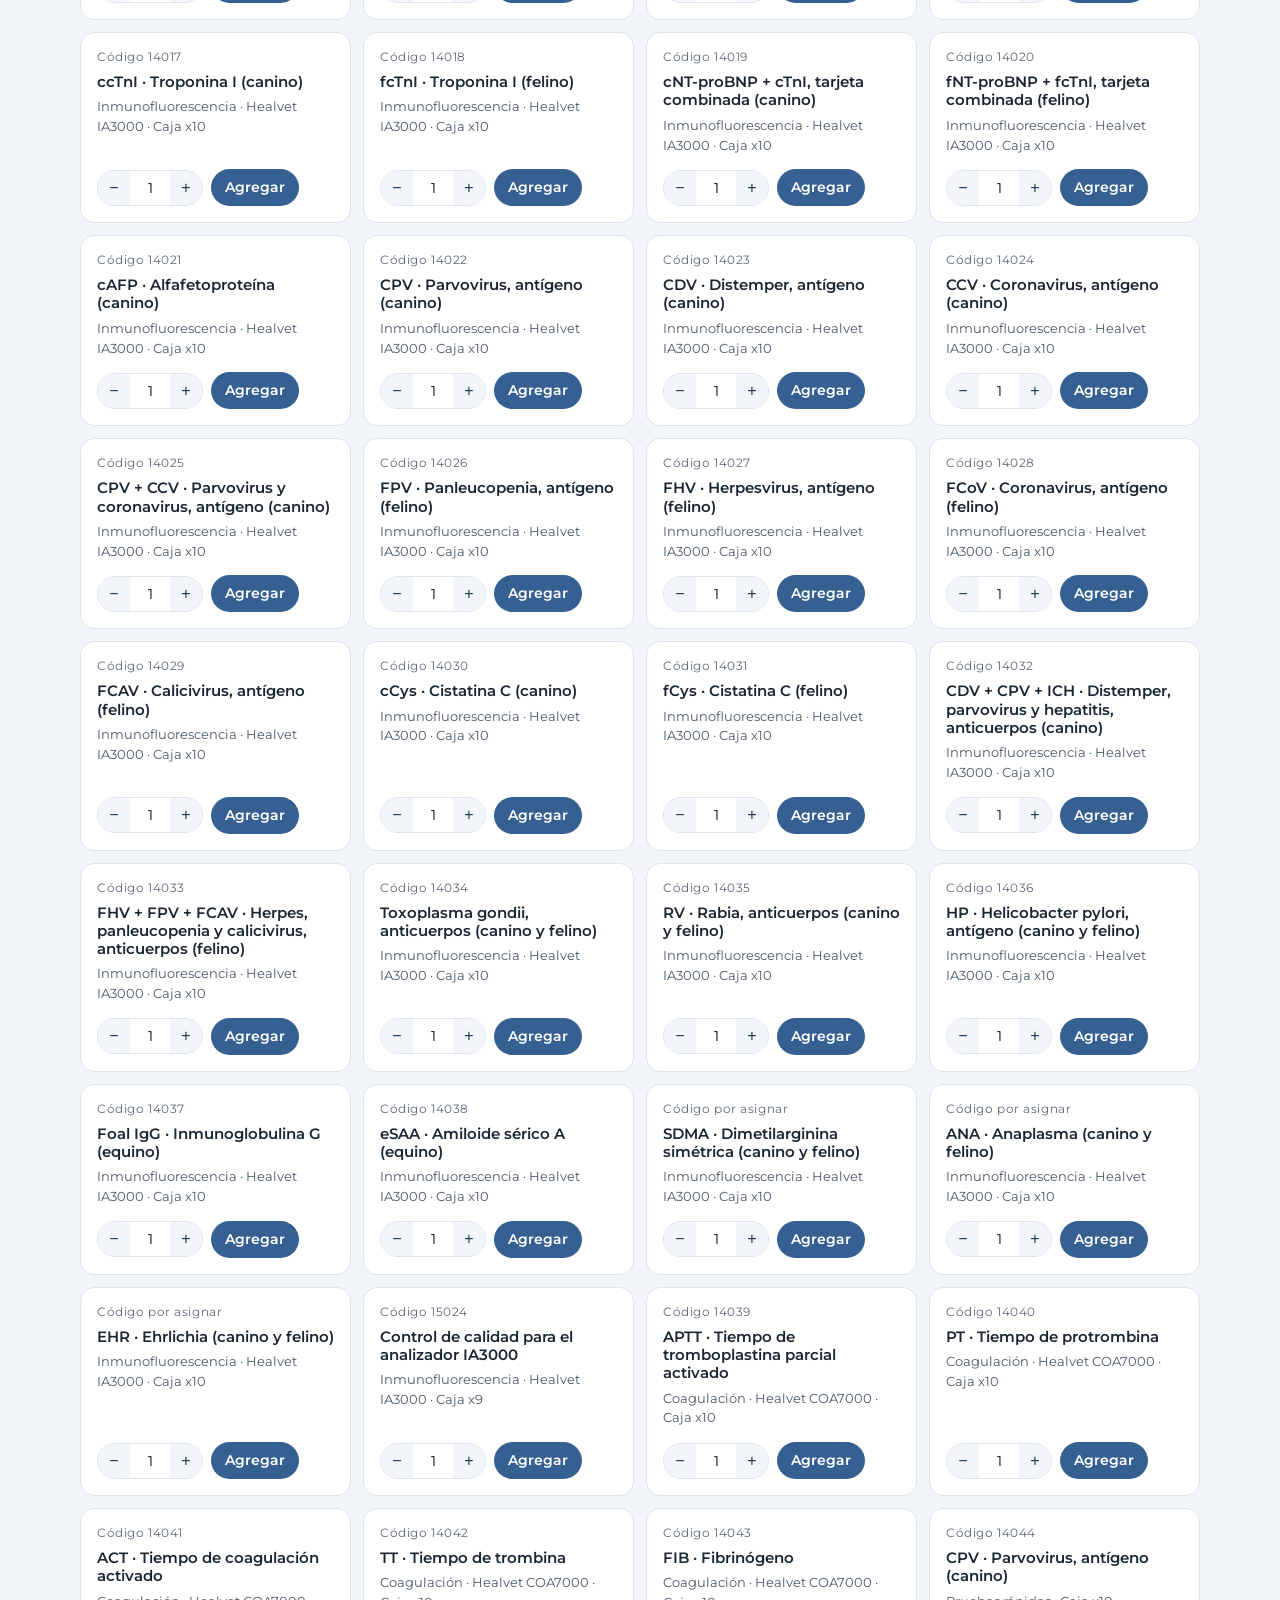
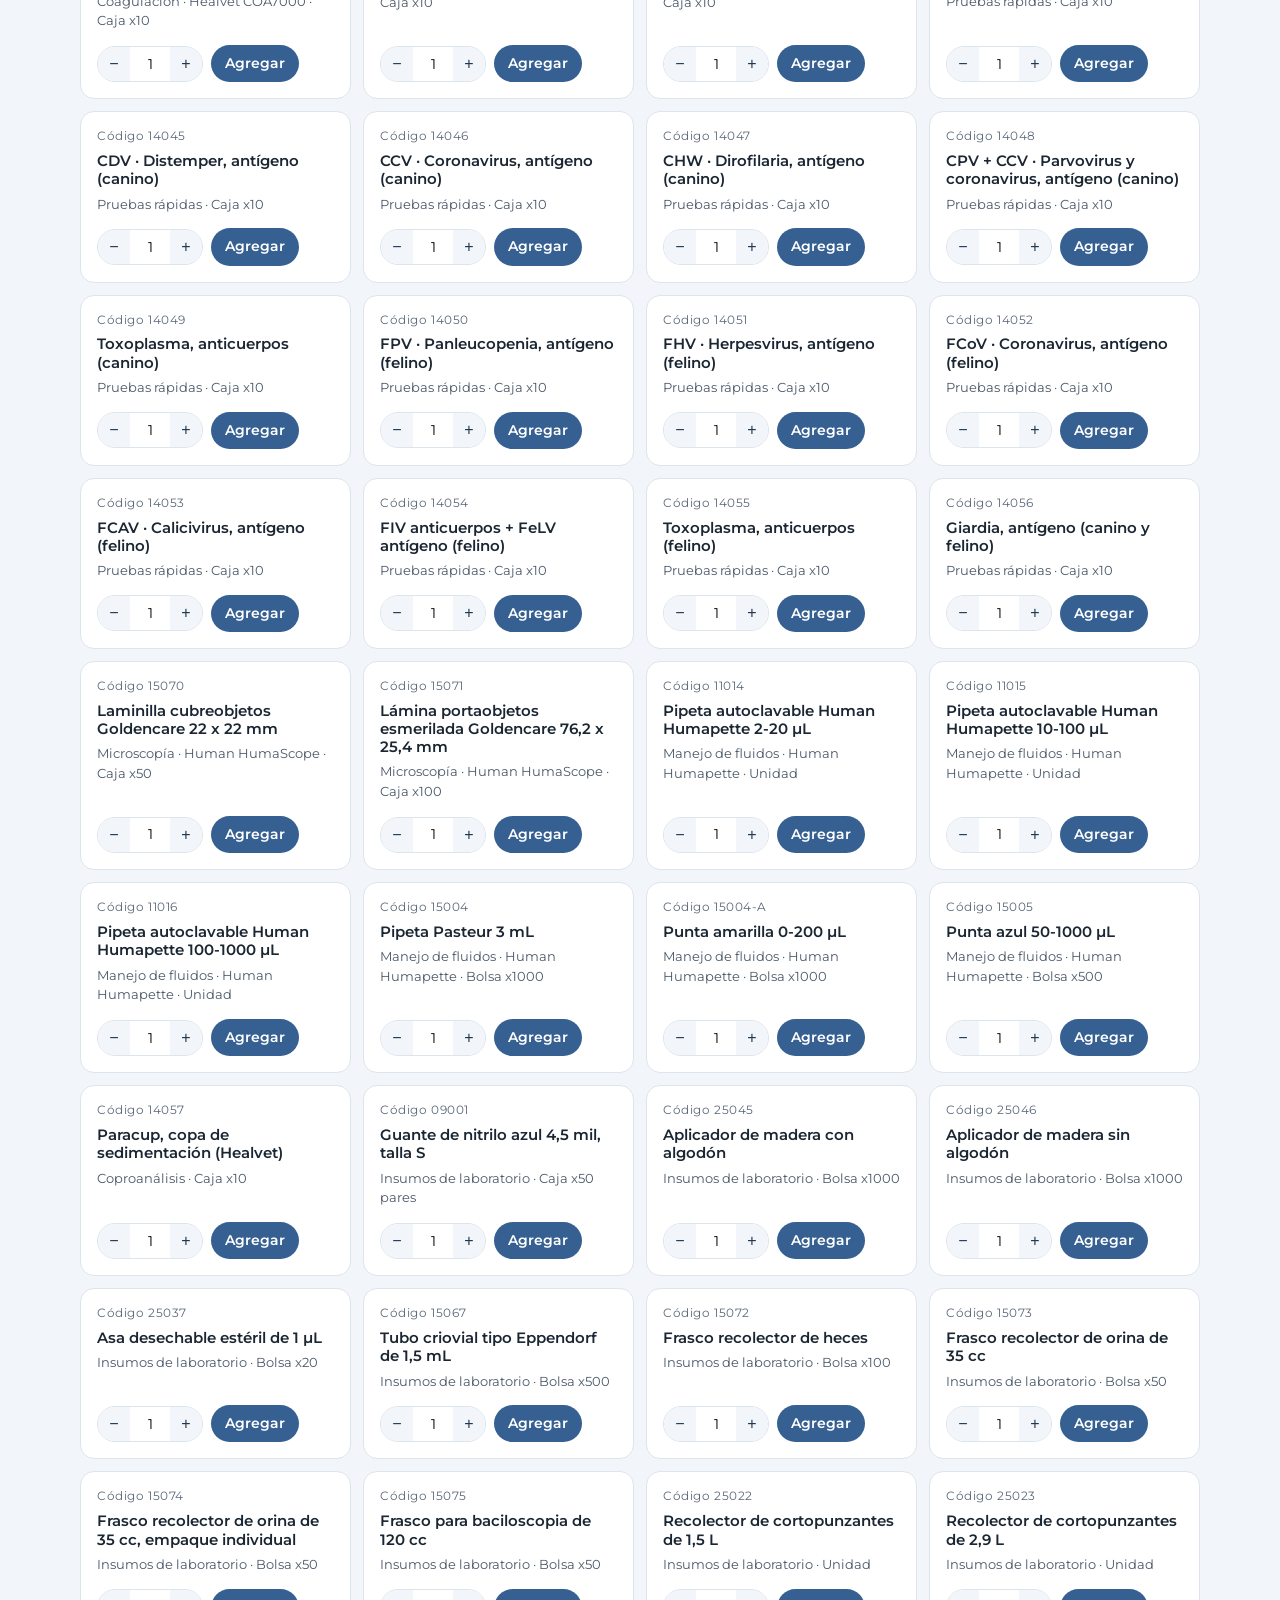
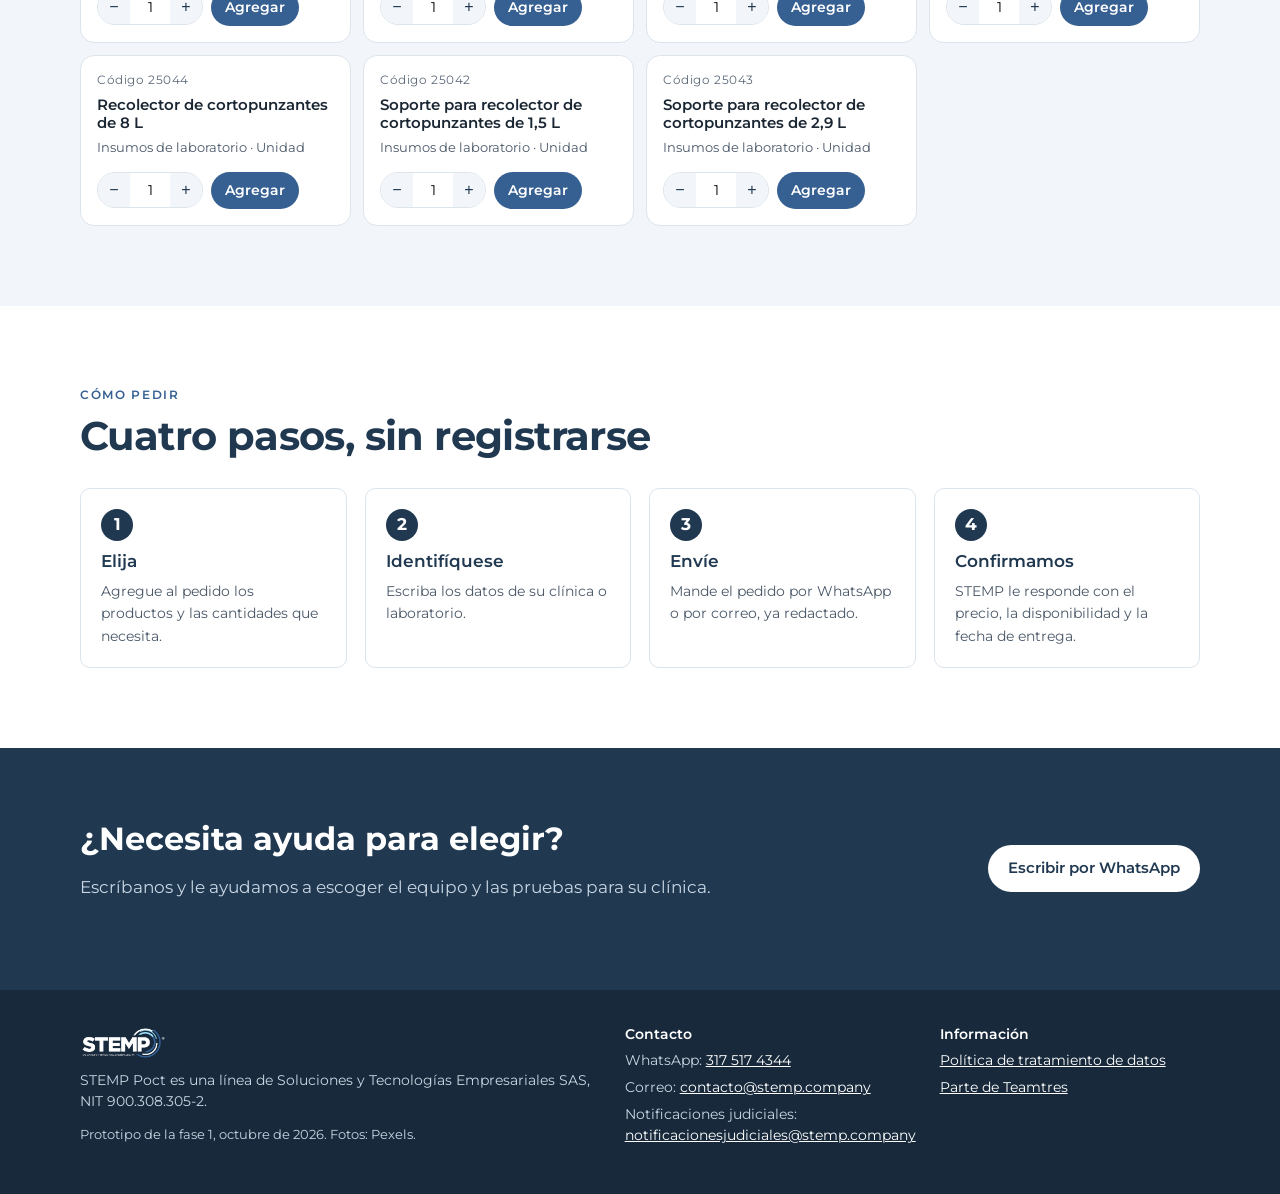
==== commit 26551737: "Marca: Teamtres (logo E1) y Amor Vitae v0.2 sin amarillo; respaldo «Parte de Teamtres» Co-Authored-B" ====
--- a/index.html
+++ b/index.html
@@ -145,7 +145,7 @@
         <h3>Información</h3>
         <ul>
           <li><a href="politica-datos.html">Política de tratamiento de datos</a></li>
-          <li><a id="pie-grupo" href="#"><span data-sitio="respaldo">Parte de Team 3</span></a></li>
+          <li><a id="pie-grupo" href="#"><span data-sitio="respaldo">Parte de Teamtres</span></a></li>
         </ul>
       </div>
     </div>
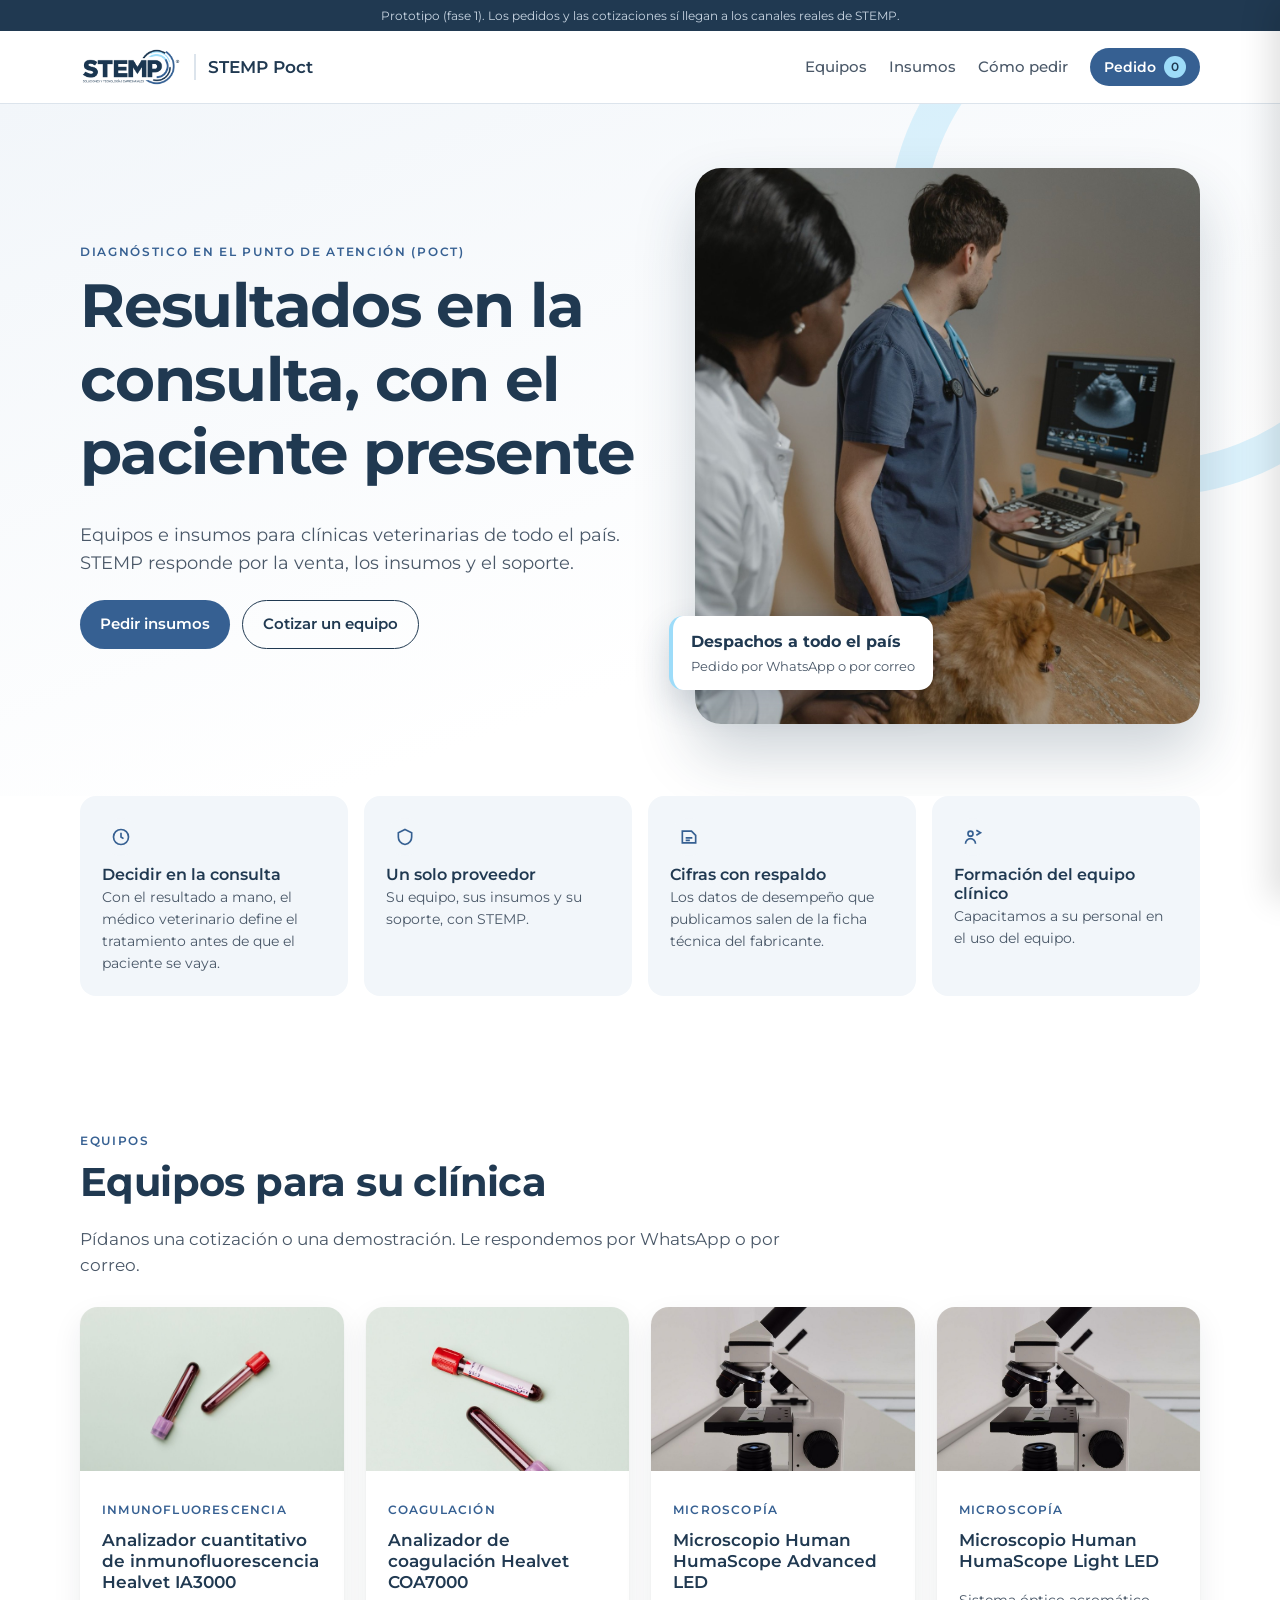
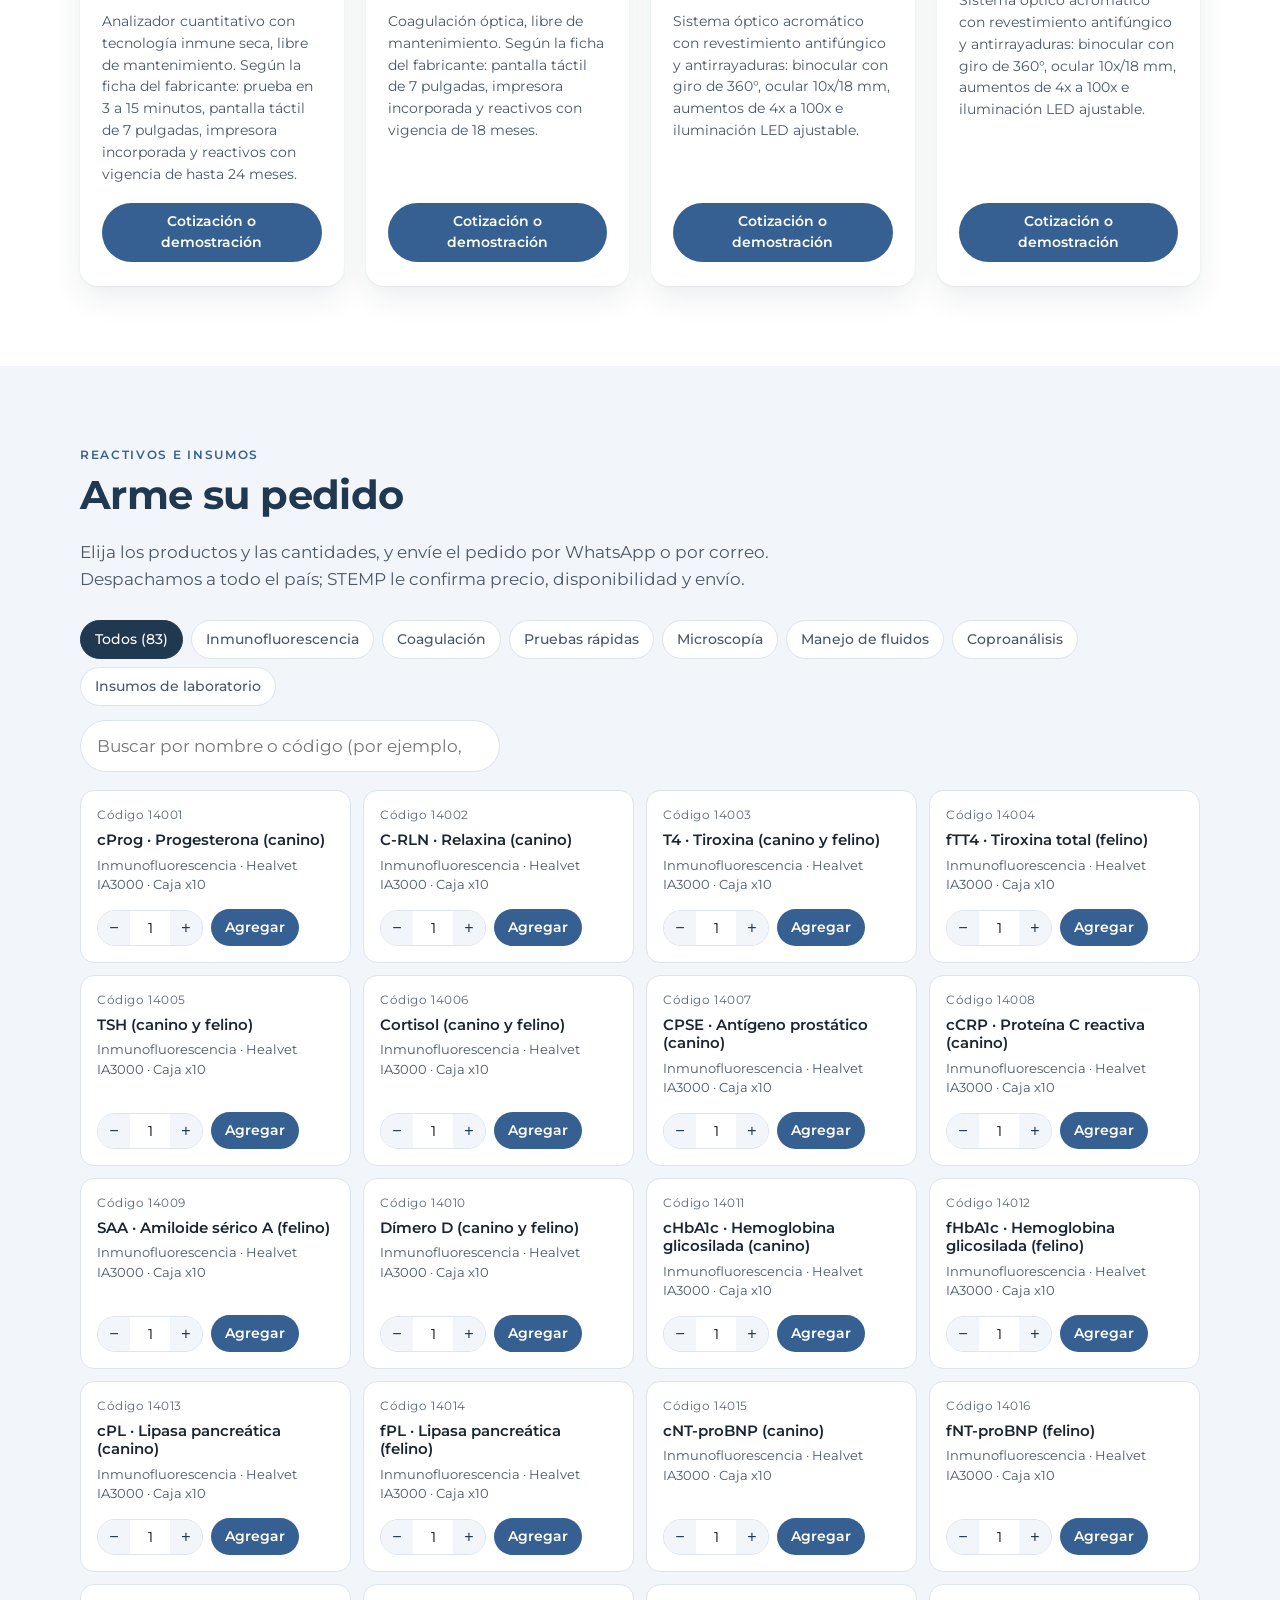
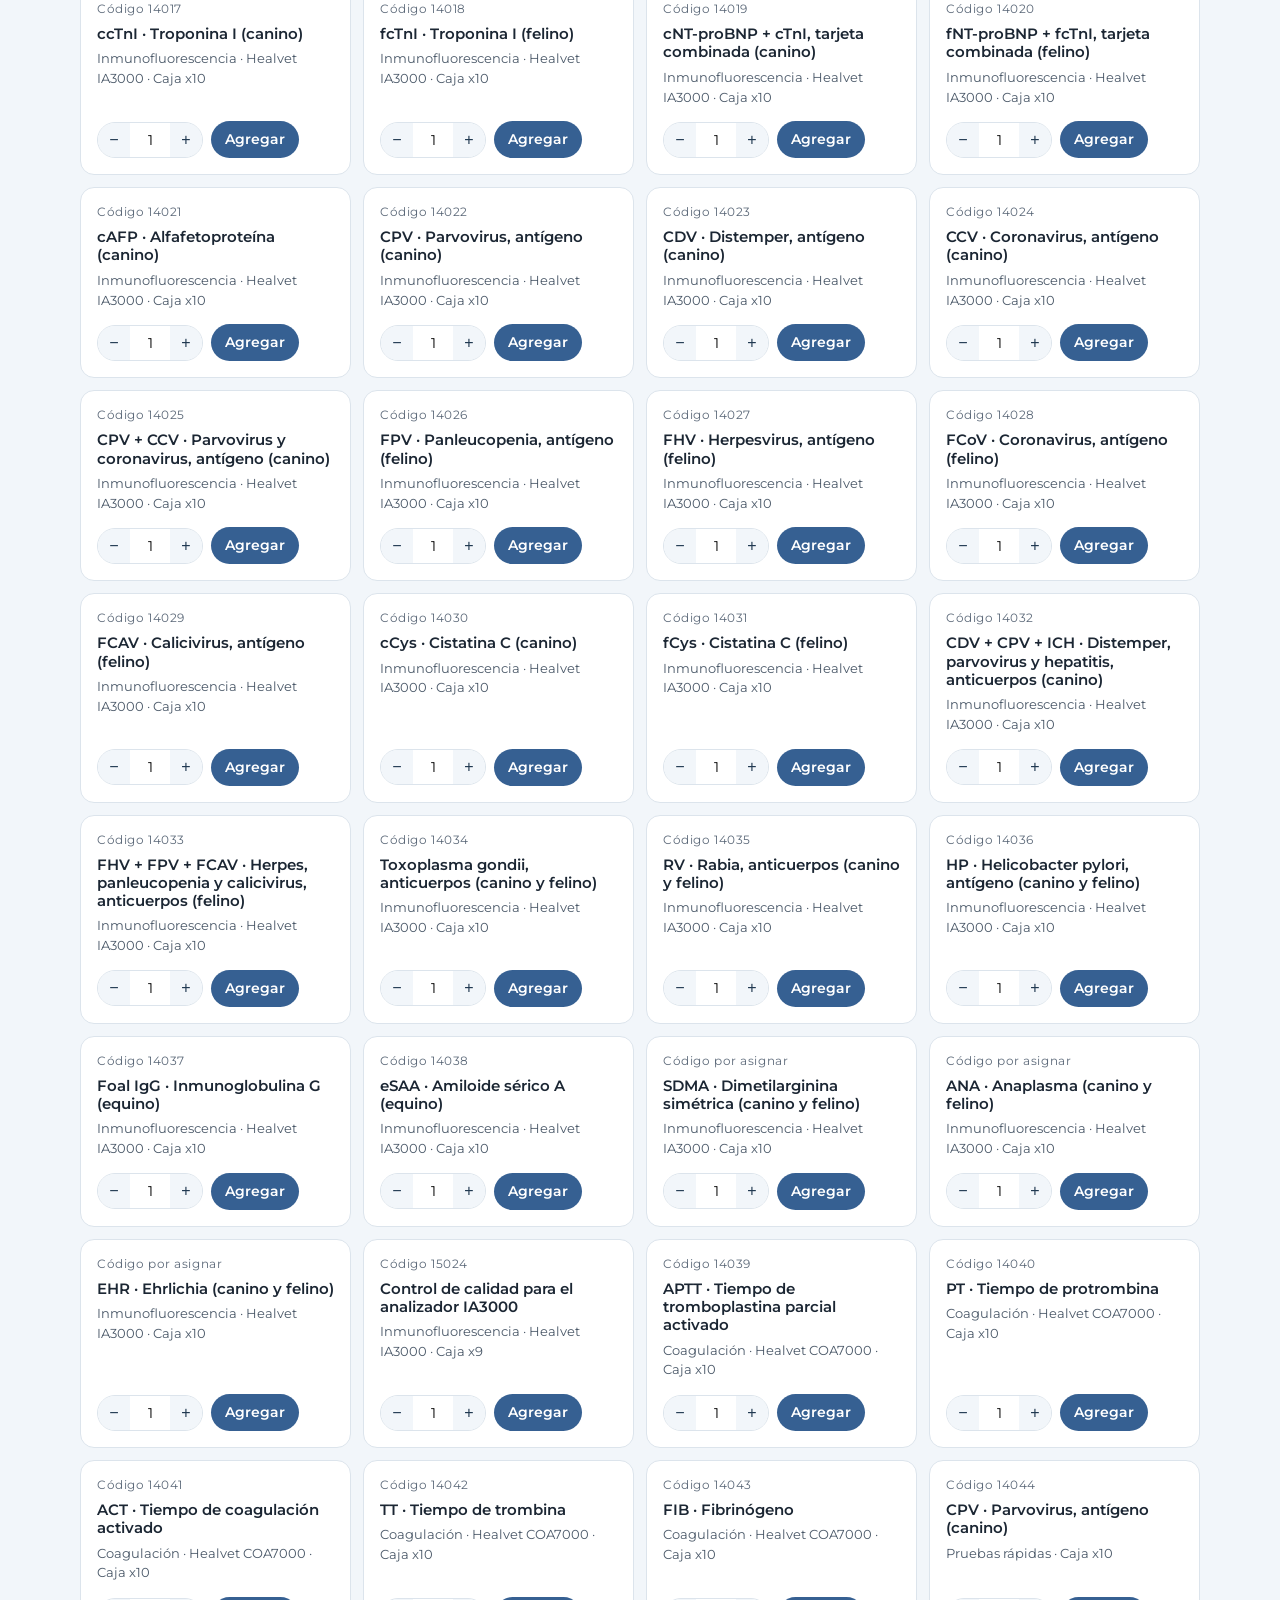
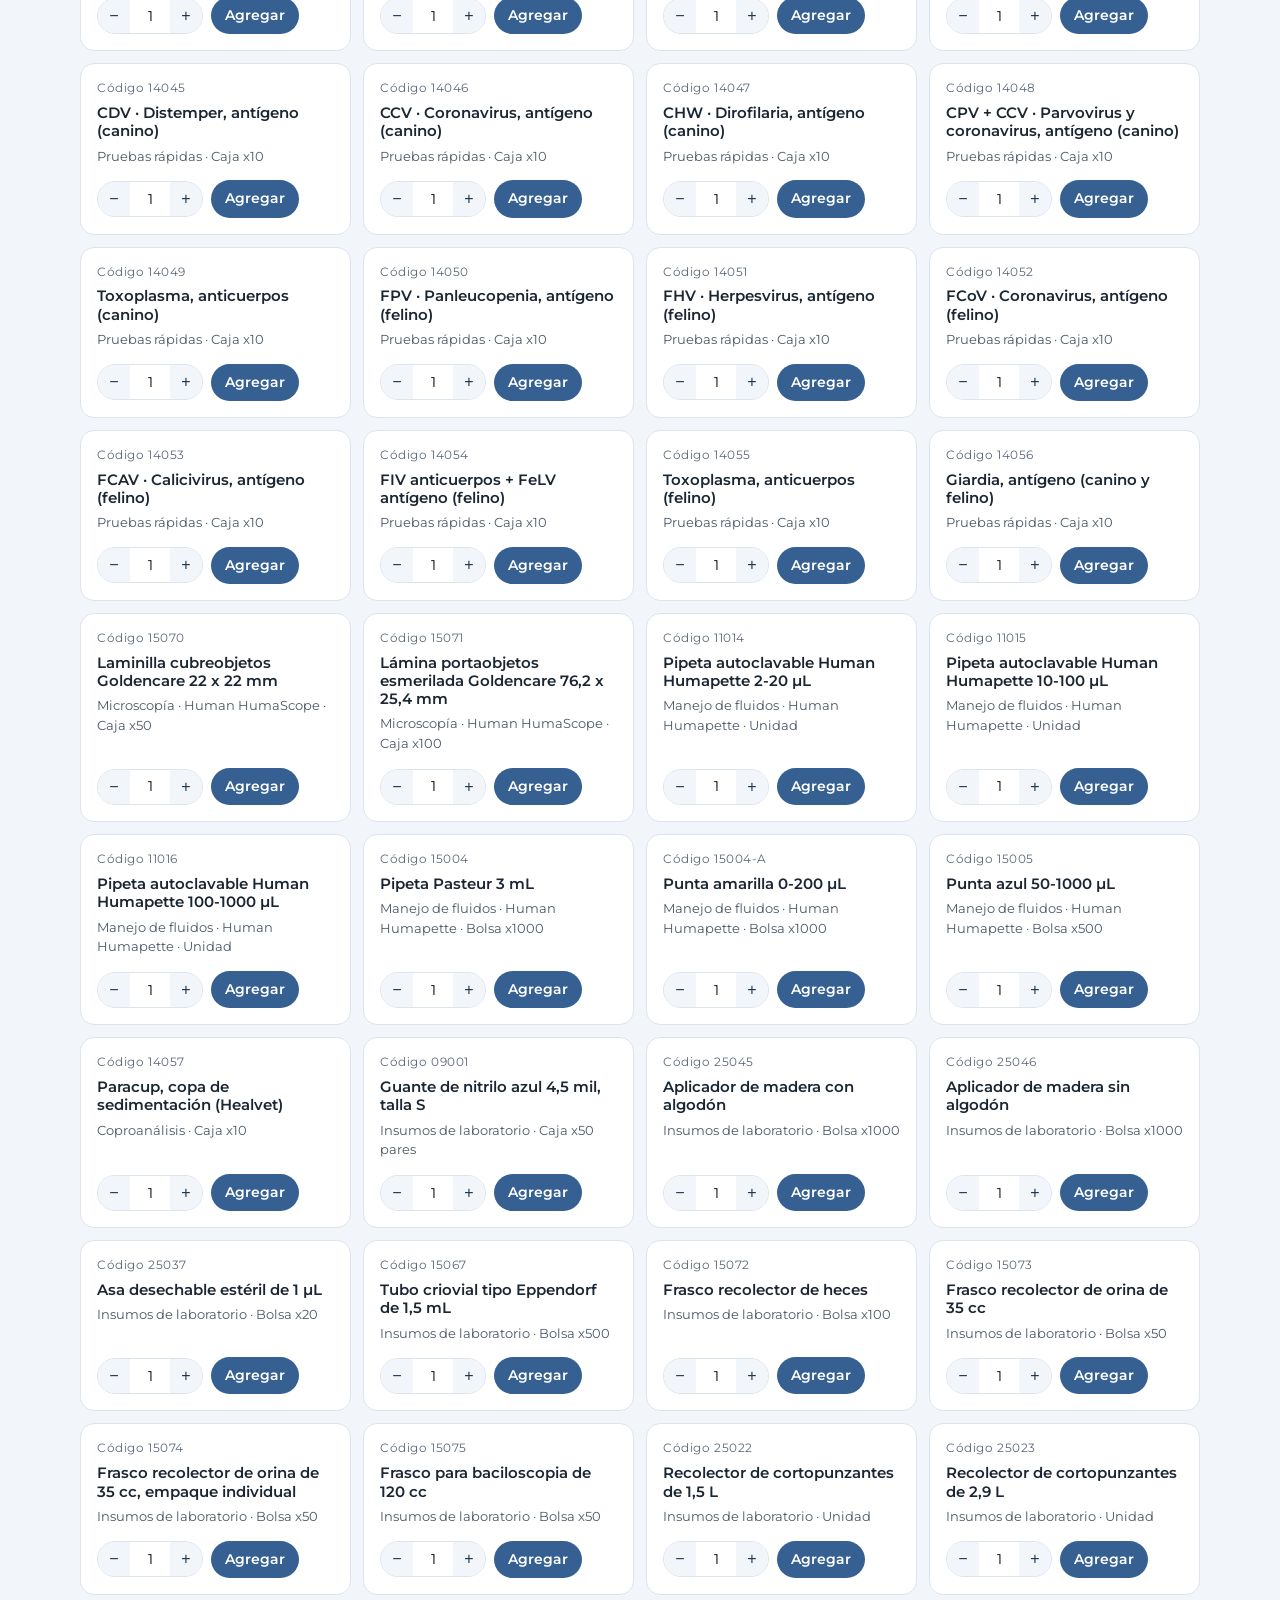
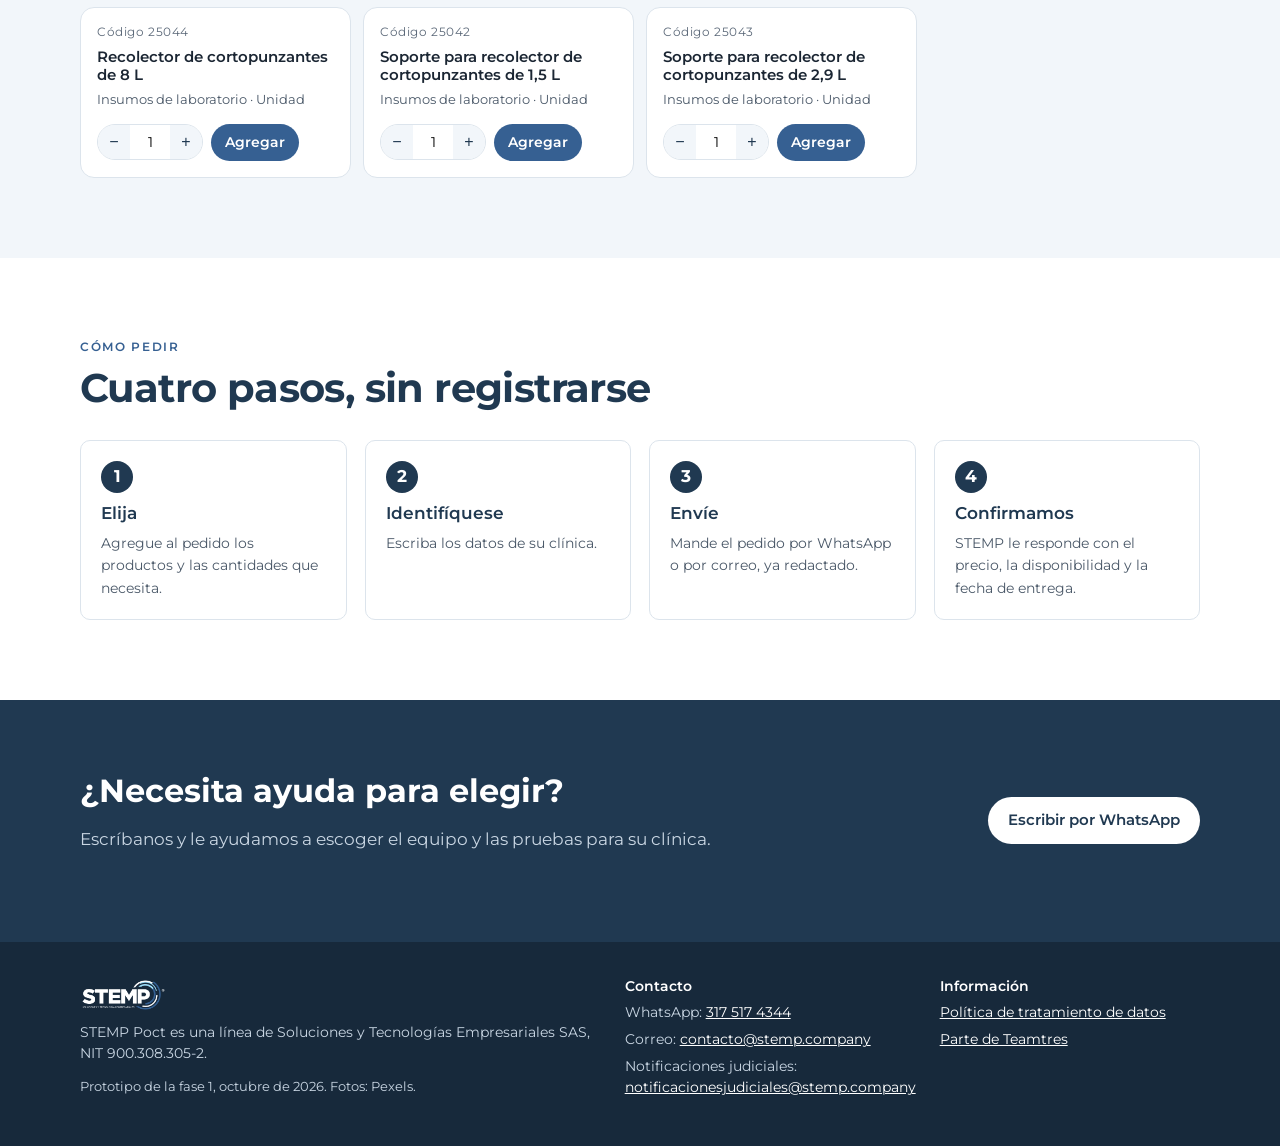
==== commit 7e2fc8ed: "Textos: los servicios se dirigen sobre todo a clínicas veterinarias Co-Authored-By: Claude Opus 5.5 " ====
--- a/index.html
+++ b/index.html
@@ -4,7 +4,7 @@
   <meta charset="utf-8">
   <meta name="viewport" content="width=device-width, initial-scale=1">
   <title>STEMP Poct · Equipos e insumos POCT veterinarios</title>
-  <meta name="description" content="Equipos de diagnóstico en el punto de atención (POCT) e insumos para clínicas y laboratorios veterinarios en Colombia.">
+  <meta name="description" content="Equipos de diagnóstico en el punto de atención (POCT) e insumos para clínicas veterinarias en Colombia.">
   <meta name="robots" content="noindex">
   <link rel="icon" href="assets/icono.png">
   <link rel="preconnect" href="https://fonts.googleapis.com">
@@ -39,7 +39,7 @@
         <div class="revelar">
           <div class="etiqueta">Diagnóstico en el punto de atención (POCT)</div>
           <h1>Resultados en la consulta, con el paciente presente</h1>
-          <p class="lead">Equipos e insumos para clínicas y laboratorios veterinarios de todo el país. STEMP responde por la venta, los insumos y el soporte.</p>
+          <p class="lead">Equipos e insumos para clínicas veterinarias de todo el país. STEMP responde por la venta, los insumos y el soporte.</p>
           <div class="acciones">
             <a class="boton boton-primario" href="#insumos">Pedir insumos</a>
             <a class="boton boton-secundario" href="#equipos">Cotizar un equipo</a>
@@ -79,7 +79,7 @@
       <div class="contenedor">
         <div class="encabezado-seccion revelar">
           <div class="etiqueta">Equipos</div>
-          <h2>Equipos para su clínica o laboratorio</h2>
+          <h2>Equipos para su clínica</h2>
           <p>Pídanos una cotización o una demostración. Le respondemos por WhatsApp o por correo.</p>
         </div>
         <div class="equipos" id="lista-equipos"></div>
@@ -108,7 +108,7 @@
         </div>
         <div class="pasos">
           <div class="paso"><h3>Elija</h3><p>Agregue al pedido los productos y las cantidades que necesita.</p></div>
-          <div class="paso"><h3>Identifíquese</h3><p>Escriba los datos de su clínica o laboratorio.</p></div>
+          <div class="paso"><h3>Identifíquese</h3><p>Escriba los datos de su clínica.</p></div>
           <div class="paso"><h3>Envíe</h3><p>Mande el pedido por WhatsApp o por correo, ya redactado.</p></div>
           <div class="paso"><h3>Confirmamos</h3><p>STEMP le responde con el precio, la disponibilidad y la fecha de entrega.</p></div>
         </div>
